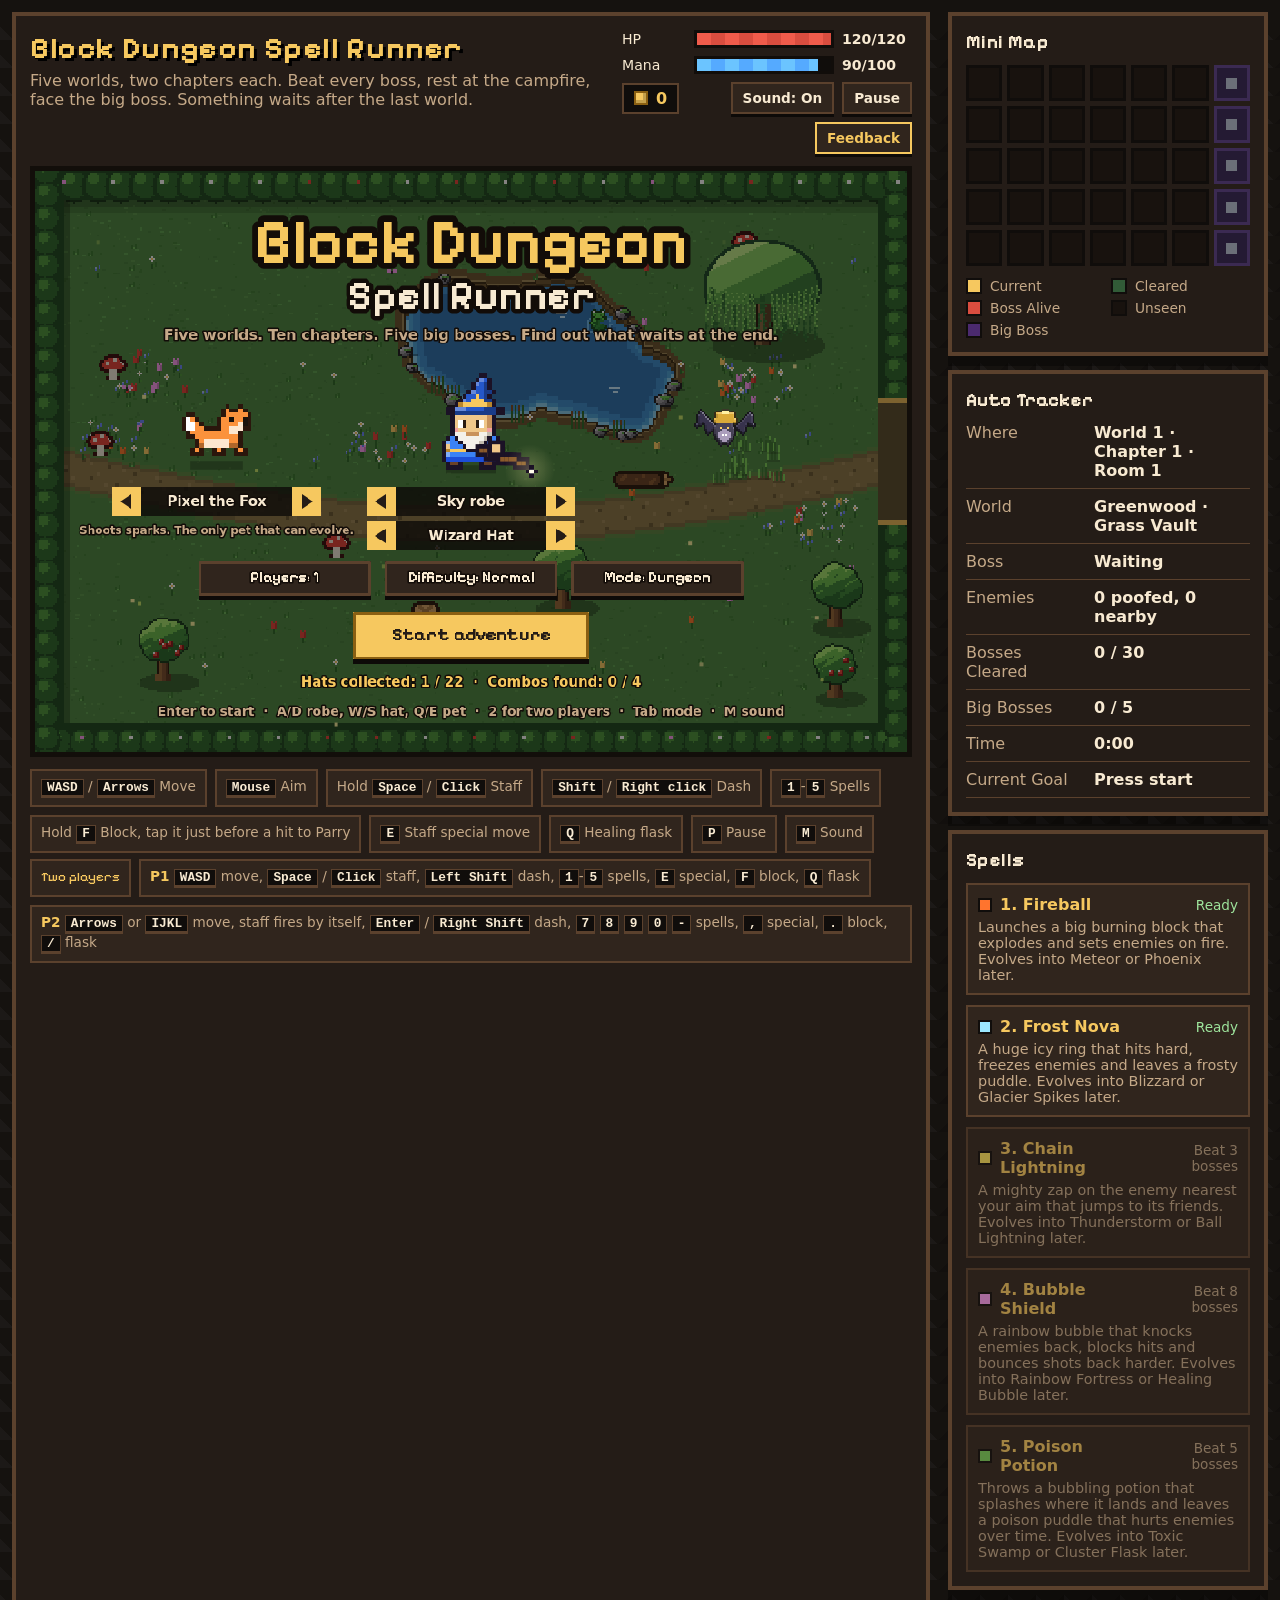
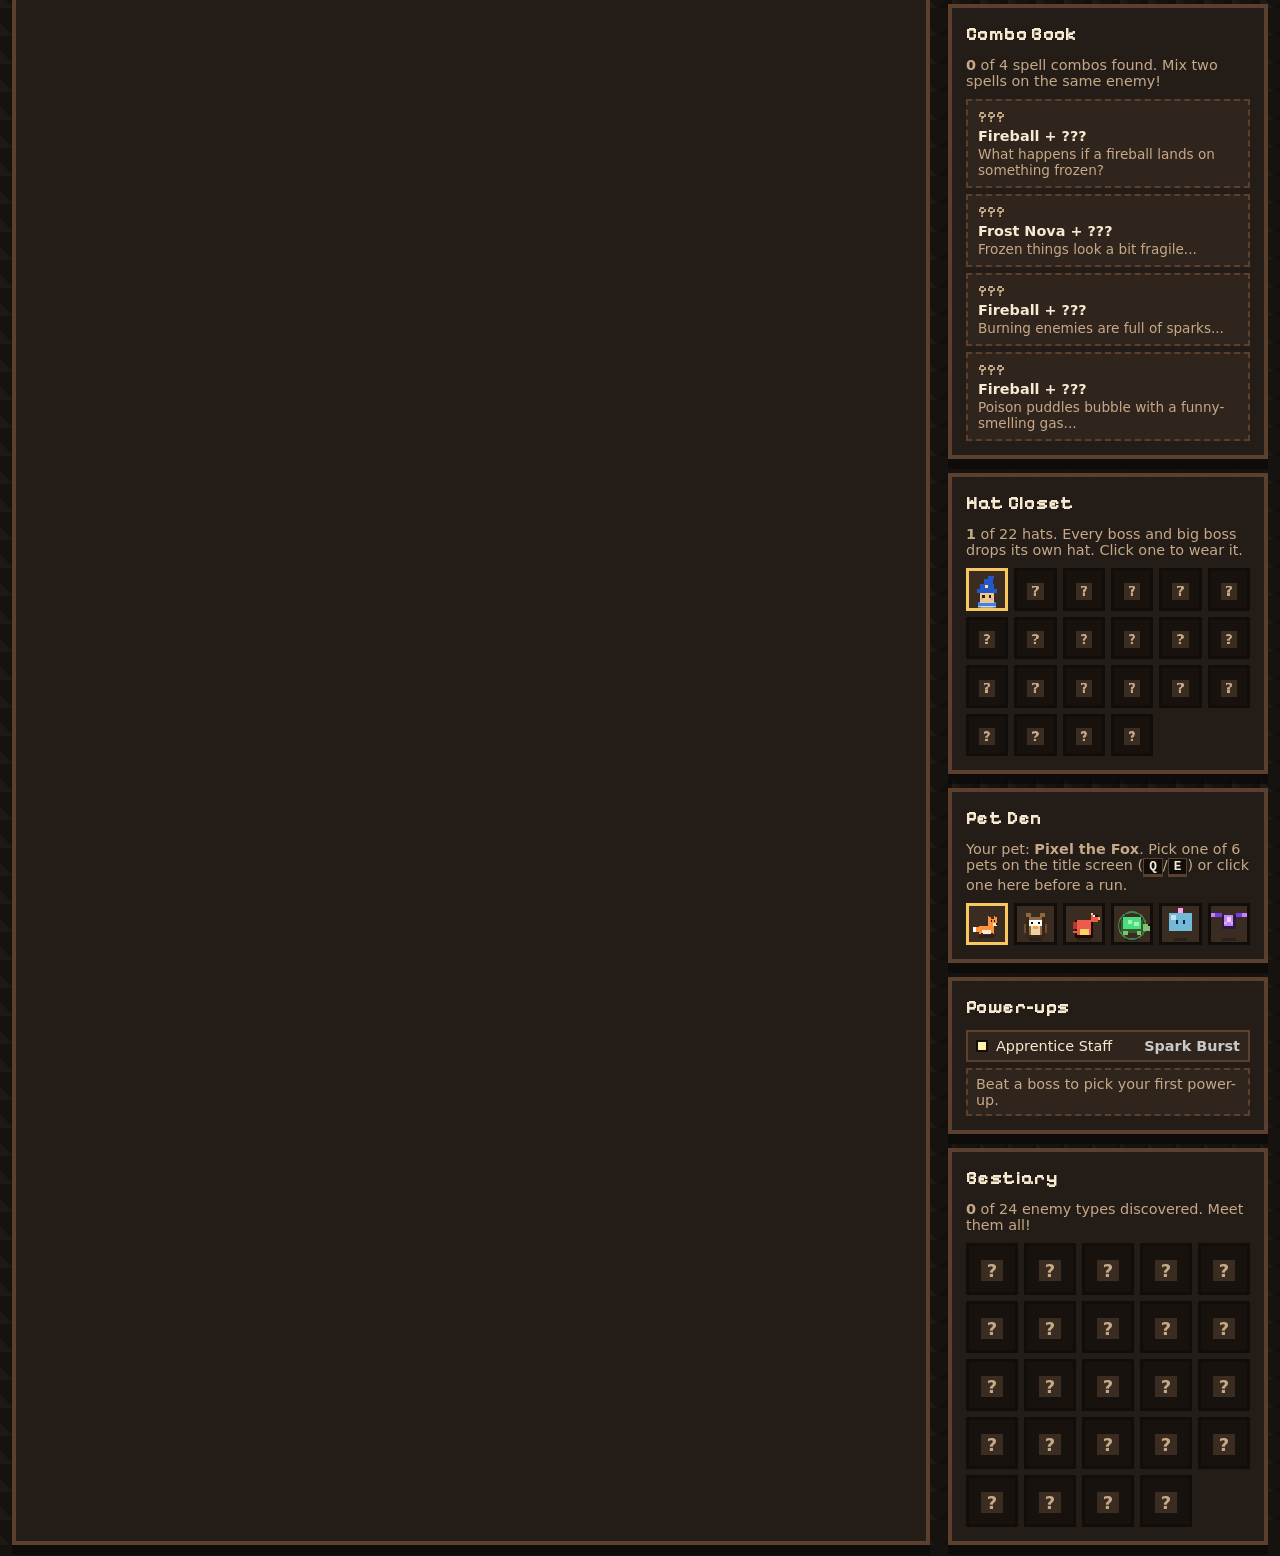
==== index.html @ 3f06f749 "Give every dungeon room its own terrain Ponds, lava rivers with bridges, frozen lakes, quicksand, ch" ====
<!DOCTYPE html>
<html lang="en">
<head>
  <meta charset="UTF-8">
  <meta name="viewport" content="width=device-width, initial-scale=1.0">
  <title>Block Dungeon Spell Runner</title>
  <link rel="preload" href="fonts/pixelify-sans-latin.woff2" as="font" type="font/woff2" crossorigin>
  <link rel="stylesheet" href="style.css">
  <link rel="stylesheet" href="feedback.css">
  <script src="script.js" defer></script>
  <script src="sprites.js" defer></script>
  <script src="terrain.js" defer></script>
  <script src="feedback.js" defer></script>
</head>
<body>
  <main class="app">
    <section class="game-shell" aria-label="Game area">
      <div class="top-bar">
        <div class="title-block">
          <h1>Block Dungeon Spell Runner</h1>
          <p>Five worlds, two chapters each. Beat every boss, rest at the campfire, face the big boss. Something waits after the last world.</p>
        </div>
        <div class="stats" aria-label="Player stats">
          <div class="meter">
            <span id="hpLabel">HP</span>
            <div class="meter-track"><div id="hpBar" class="meter-fill hp"></div></div>
            <strong id="hpText">120/120</strong>
          </div>
          <div class="meter">
            <span id="manaLabel">Mana</span>
            <div class="meter-track"><div id="manaBar" class="meter-fill mana"></div></div>
            <strong id="manaText">90/90</strong>
          </div>
          <div id="p2Meters" class="p2-meters" hidden>
            <div class="meter">
              <span>P2 HP</span>
              <div class="meter-track"><div id="hp2Bar" class="meter-fill hp"></div></div>
              <strong id="hp2Text">120/120</strong>
            </div>
            <div class="meter">
              <span>P2 Mana</span>
              <div class="meter-track"><div id="mana2Bar" class="meter-fill mana"></div></div>
              <strong id="mana2Text">90/90</strong>
            </div>
          </div>
          <div class="stat-row">
            <span class="coin-chip" title="Coins"><i class="coin-icon"></i><strong id="coinText">0</strong></span>
            <button id="soundBtn" class="chip-btn" type="button">Sound: On</button>
            <button id="pauseBtn" class="chip-btn" type="button">Pause</button>
          </div>
        </div>
      </div>

      <div class="canvas-wrap">
        <canvas id="gameCanvas" width="960" height="640" aria-label="2D dungeon game canvas"></canvas>
        <div id="touchControls" class="touch-controls" hidden>
          <div id="stick" class="stick" aria-label="Move stick"><div id="stickKnob" class="stick-knob"></div></div>
          <div class="touch-buttons">
            <button type="button" class="tbtn spell" data-action="spell0" style="--c:#ff742e">1</button>
            <button type="button" class="tbtn spell" data-action="spell1" style="--c:#9be7ff">2</button>
            <button type="button" class="tbtn spell" data-action="spell2" style="--c:#ffe45c">3</button>
            <button type="button" class="tbtn spell" data-action="spell3" style="--c:#ff9ff3">4</button>
            <button type="button" class="tbtn spell" data-action="spell4" style="--c:#7bd35a">5</button>
            <button type="button" class="tbtn special" data-action="special">Special</button>
            <button type="button" class="tbtn flask" data-action="flask">Flask</button>
            <button type="button" class="tbtn block" data-action="block">Block</button>
            <button type="button" class="tbtn dash" data-action="dash">Dash</button>
            <button type="button" class="tbtn fire" data-action="fire">Zap</button>
          </div>
        </div>
      </div>

      <div class="controls">
        <span><kbd>WASD</kbd> / <kbd>Arrows</kbd> Move</span>
        <span><kbd>Mouse</kbd> Aim</span>
        <span>Hold <kbd>Space</kbd> / <kbd>Click</kbd> Staff</span>
        <span><kbd>Shift</kbd> / <kbd>Right click</kbd> Dash</span>
        <span><kbd>1</kbd>-<kbd>5</kbd> Spells</span>
        <span>Hold <kbd>F</kbd> Block, tap it just before a hit to Parry</span>
        <span><kbd>E</kbd> Staff special move</span>
        <span><kbd>Q</kbd> Healing flask</span>
        <span><kbd>P</kbd> Pause</span>
        <span><kbd>M</kbd> Sound</span>
      </div>
      <div class="controls coop">
        <span class="who">Two players</span>
        <span><b>P1</b> <kbd>WASD</kbd> move, <kbd>Space</kbd> / <kbd>Click</kbd> staff, <kbd>Left Shift</kbd> dash, <kbd>1</kbd>-<kbd>5</kbd> spells, <kbd>E</kbd> special, <kbd>F</kbd> block, <kbd>Q</kbd> flask</span>
        <span><b>P2</b> <kbd>Arrows</kbd> or <kbd>IJKL</kbd> move, staff fires by itself, <kbd>Enter</kbd> / <kbd>Right Shift</kbd> dash, <kbd>7</kbd> <kbd>8</kbd> <kbd>9</kbd> <kbd>0</kbd> <kbd>-</kbd> spells, <kbd>,</kbd> special, <kbd>.</kbd> block, <kbd>/</kbd> flask</span>
      </div>
    </section>

    <aside class="side-panel" aria-label="Minimap and autotracker">
      <section class="panel-card">
        <h2>Mini Map</h2>
        <div id="miniMap" class="mini-map" aria-label="Dungeon minimap"></div>
        <div class="legend">
          <span><i class="legend-box current"></i>Current</span>
          <span><i class="legend-box clear"></i>Cleared</span>
          <span><i class="legend-box danger"></i>Boss Alive</span>
          <span><i class="legend-box unknown"></i>Unseen</span>
          <span><i class="legend-box gate"></i>Big Boss</span>
        </div>
      </section>

      <section class="panel-card">
        <h2>Auto Tracker</h2>
        <dl class="tracker">
          <div><dt>Where</dt><dd id="trackRoom">World 1 · Chapter 1 · Room 1</dd></div>
          <div><dt>World</dt><dd id="trackBiome">Greenwood · Grass Vault</dd></div>
          <div><dt>Boss</dt><dd id="trackBoss">Alive</dd></div>
          <div><dt>Enemies</dt><dd id="trackEnemies">0 poofed</dd></div>
          <div><dt>Bosses Cleared</dt><dd id="trackBosses">0 / 30</dd></div>
          <div><dt>Big Bosses</dt><dd id="trackBig">0 / 5</dd></div>
          <div><dt>Time</dt><dd id="trackTime">0:00</dd></div>
          <div><dt>Current Goal</dt><dd id="trackGoal">Defeat this room boss</dd></div>
        </dl>
      </section>

      <section class="panel-card">
        <h2>Spells</h2>
        <div id="spellList" class="spell-list"></div>
      </section>

      <section class="panel-card">
        <h2>Combo Book</h2>
        <p class="small-note"><strong id="comboCount">0</strong> of 4 spell combos found. Mix two spells on the same enemy!</p>
        <ul id="comboList" class="combo-list"></ul>
      </section>

      <section class="panel-card">
        <h2>Hat Closet</h2>
        <p class="small-note"><strong id="hatCount">1</strong> of 22 hats. Every boss and big boss drops its own hat. Click one to wear it.</p>
        <div id="hatGrid" class="hat-grid"></div>
      </section>

      <section class="panel-card">
        <h2>Pet Den</h2>
        <p class="small-note">Your pet: <strong id="petCount">Pixel the Fox</strong>. Pick one of 6 pets on the title screen (<kbd>Q</kbd>/<kbd>E</kbd>) or click one here before a run.</p>
        <div id="petGrid" class="hat-grid"></div>
      </section>

      <section class="panel-card">
        <h2>Power-ups</h2>
        <ul id="upgradeList" class="upgrade-list"></ul>
      </section>

      <section class="panel-card">
        <h2>Bestiary</h2>
        <p class="small-note"><strong id="bestiaryCount">0</strong> of <span id="bestiaryTotal">24</span> enemy types discovered. Meet them all!</p>
        <div id="bestiary" class="bestiary"></div>
      </section>
    </aside>
  </main>
</body>
</html>
---- style.css ----
/* Pixelify Sans (SIL Open Font License, see fonts/OFL.txt), hosted with the game. */
@font-face {
  font-family: "Pixelify Sans";
  font-style: normal;
  font-weight: 400 700;
  font-display: swap;
  src: url("fonts/pixelify-sans-latin.woff2") format("woff2");
  unicode-range: U+0000-00FF, U+0131, U+0152-0153, U+02BB-02BC, U+02C6, U+02DA, U+02DC, U+0304, U+0308, U+0329, U+2000-206F, U+20AC, U+2122, U+2191, U+2193, U+2212, U+2215, U+FEFF, U+FFFD;
}
@font-face {
  font-family: "Pixelify Sans";
  font-style: normal;
  font-weight: 400 700;
  font-display: swap;
  src: url("fonts/pixelify-sans-latin-ext.woff2") format("woff2");
  unicode-range: U+0100-02BA, U+02BD-02C5, U+02C7-02CC, U+02CE-02D7, U+02DD-02FF, U+0304, U+0308, U+0329, U+1D00-1DBF, U+1E00-1E9F, U+1EF2-1EFF, U+2020, U+20A0-20AB, U+20AD-20C4, U+2113, U+2C60-2C7F, U+A720-A7FF;
}
@font-face {
  font-family: "Pixelify Sans";
  font-style: normal;
  font-weight: 400 700;
  font-display: swap;
  src: url("fonts/pixelify-sans-cyrillic.woff2") format("woff2");
  unicode-range: U+0301, U+0400-045F, U+0490-0491, U+04B0-04B1, U+2116;
}

:root {
  --bg: #15120f;
  --panel: #241c17;
  --panel-2: #30251d;
  --text: #f8ead2;
  --muted: #c5a988;
  --line: #5b412d;
  --green: #4fb75c;
  --red: #d94d3f;
  --blue: #55aaff;
  --gold: #f6c85f;
  --shadow: rgba(0, 0, 0, 0.35);
  --display: "Pixelify Sans", "Trebuchet MS", system-ui, sans-serif;
  color-scheme: dark;
}

* {
  box-sizing: border-box;
}

html {
  background: var(--bg);
}

body {
  margin: 0;
  min-height: 100vh;
  color: var(--text);
  background:
    linear-gradient(45deg, rgba(255, 255, 255, 0.03) 25%, transparent 25%) 0 0 / 28px 28px,
    linear-gradient(-45deg, rgba(0, 0, 0, 0.16) 25%, transparent 25%) 0 0 / 28px 28px,
    var(--bg);
  font-family: system-ui, -apple-system, BlinkMacSystemFont, "Segoe UI", sans-serif;
}

.app {
  display: grid;
  grid-template-columns: minmax(0, 1fr) 320px;
  gap: 18px;
  width: min(1320px, calc(100vw - 24px));
  margin: 12px auto;
}

.game-shell,
.panel-card {
  border: 4px solid var(--line);
  background: var(--panel);
  box-shadow: 0 10px 0 var(--shadow);
}

.game-shell {
  padding: 14px;
  min-width: 0;
}

.top-bar {
  display: flex;
  justify-content: space-between;
  gap: 16px;
  align-items: flex-start;
  margin-bottom: 12px;
}

h1,
h2,
p {
  margin-top: 0;
}

h1,
h2 {
  font-family: var(--display);
  font-weight: 700;
  letter-spacing: 0.02em;
  text-wrap: balance;
}

h1 {
  margin-bottom: 4px;
  font-size: clamp(1.45rem, 2.4vw, 2.2rem);
  color: var(--gold);
  text-shadow: 3px 3px 0 #000;
}

h2 {
  margin-bottom: 12px;
  font-size: 1.2rem;
}

p {
  color: var(--muted);
}

.stats {
  display: grid;
  gap: 8px;
  min-width: 290px;
}

.meter {
  display: grid;
  grid-template-columns: 64px 1fr 70px;
  align-items: center;
  gap: 8px;
  font-size: 0.88rem;
  font-variant-numeric: tabular-nums;
}

.meter-track {
  height: 18px;
  border: 3px solid #110d0a;
  background: #100d0b;
}

.meter-fill {
  width: 100%;
  height: 100%;
  transition: width 120ms linear;
}

.meter-fill.hp {
  background: repeating-linear-gradient(90deg, #ef5b4b 0 14px, var(--red) 14px 28px);
}

.meter-fill.mana {
  background: repeating-linear-gradient(90deg, #6bc4ff 0 14px, var(--blue) 14px 28px);
}

.stat-row {
  display: flex;
  flex-wrap: wrap;
  gap: 8px;
  align-items: center;
  justify-content: flex-end;
}

.coin-chip {
  display: inline-flex;
  align-items: center;
  gap: 8px;
  margin-right: auto;
  padding: 4px 10px;
  border: 2px solid var(--line);
  background: #100d0b;
  font-variant-numeric: tabular-nums;
  color: var(--gold);
}

.coin-icon {
  width: 14px;
  height: 14px;
  display: inline-block;
  background: var(--gold);
  border: 2px solid #8a5f12;
  box-shadow: inset -3px -3px 0 rgba(0, 0, 0, 0.2);
}

.chip-btn {
  padding: 6px 10px;
  border: 2px solid var(--line);
  background: var(--panel-2);
  color: var(--text);
  font: 600 0.85rem system-ui, sans-serif;
  cursor: pointer;
  box-shadow: 0 3px 0 #0d0a08;
}

.chip-btn:hover {
  border-color: var(--gold);
}

.chip-btn:active {
  transform: translateY(2px);
  box-shadow: 0 1px 0 #0d0a08;
}

.chip-btn:focus-visible,
.tbtn:focus-visible {
  outline: 3px solid var(--gold);
  outline-offset: 2px;
}

.canvas-wrap {
  position: relative;
  max-width: 960px;
  margin: 0 auto;
}

#gameCanvas {
  display: block;
  width: 100%;
  max-width: 960px;
  height: auto;
  margin: 0 auto;
  border: 5px solid #120e0a;
  background: #2c2015;
  image-rendering: pixelated;
  cursor: crosshair;
  touch-action: none;
  user-select: none;
  -webkit-user-select: none;
}

/* Touch controls float over the canvas on tablets and sit under it on phones. */
.touch-controls {
  position: absolute;
  inset: auto 12px 12px 12px;
  display: flex;
  justify-content: space-between;
  align-items: flex-end;
  gap: 12px;
  pointer-events: none;
}

.touch-controls[hidden] {
  display: none;
}

.stick,
.tbtn {
  pointer-events: auto;
  touch-action: none;
  user-select: none;
  -webkit-user-select: none;
}

.stick {
  position: relative;
  width: 116px;
  height: 116px;
  border: 4px solid rgba(248, 234, 210, 0.45);
  background: rgba(16, 13, 11, 0.45);
  flex-shrink: 0;
}

.stick-knob {
  position: absolute;
  left: 50%;
  top: 50%;
  width: 46px;
  height: 46px;
  margin: -23px 0 0 -23px;
  background: rgba(246, 200, 95, 0.85);
  border: 3px solid #120e0a;
}

.touch-buttons {
  display: grid;
  grid-template-columns: repeat(3, 52px);
  gap: 8px;
}

.tbtn {
  width: 52px;
  height: 52px;
  border: 3px solid #120e0a;
  background: rgba(48, 37, 29, 0.85);
  color: var(--text);
  font: 700 1rem var(--display);
  box-shadow: inset 0 -4px 0 var(--c, var(--line));
}

.tbtn.fire {
  background: rgba(246, 200, 95, 0.9);
  color: #241c17;
}

.tbtn.dash {
  background: rgba(85, 170, 255, 0.85);
  color: #0d1a2b;
  font-size: 0.85rem;
}

.tbtn.block {
  background: rgba(155, 231, 255, 0.85);
  color: #0d1a2b;
  font-size: 0.8rem;
}

.tbtn.flask {
  background: rgba(239, 91, 75, 0.85);
  color: #2b0d0a;
  font-size: 0.8rem;
}

.tbtn.special {
  background: rgba(192, 132, 252, 0.88);
  color: #1d0d2b;
  font-size: 0.66rem;
}

.tbtn:active {
  transform: translateY(2px);
  filter: brightness(1.2);
}

.controls {
  display: flex;
  flex-wrap: wrap;
  gap: 8px;
  margin-top: 12px;
}

body.touch .controls {
  display: none;
}

.controls span {
  padding: 7px 9px;
  border: 2px solid var(--line);
  background: var(--panel-2);
  color: var(--muted);
  font-size: 0.85rem;
}

kbd {
  display: inline-block;
  padding: 0 5px;
  border: 1px solid var(--line);
  border-bottom-width: 3px;
  background: #100d0b;
  color: var(--text);
  font: 600 0.8rem ui-monospace, "SFMono-Regular", Menlo, monospace;
}

.side-panel {
  display: grid;
  align-content: start;
  gap: 14px;
  min-width: 0;
}

.panel-card {
  padding: 14px;
  min-width: 0;
}

.mini-map {
  display: grid;
  grid-template-columns: repeat(7, 1fr);
  gap: 5px;
}

.map-cell {
  aspect-ratio: 1 / 1;
  border: 3px solid #100d0b;
  background: #18120e;
  position: relative;
}

.map-cell.seen {
  background: #57402c;
}

.map-cell.boss-alive::after {
  content: "";
  position: absolute;
  inset: 25%;
  background: var(--red);
  box-shadow: inset -3px -3px 0 rgba(0, 0, 0, 0.25);
}

.map-cell.cleared {
  background: #315b37;
}

.map-cell.portal::after {
  content: "";
  position: absolute;
  inset: 22%;
  border: 3px solid var(--gold);
  background: #8b5cf6;
  animation: portal-pulse 0.9s steps(2) infinite;
}

@keyframes portal-pulse {
  50% { background: var(--gold); }
}

.map-cell.arena {
  background: #241a33;
  border-color: #3b2a52;
}

.map-cell.arena.locked::after {
  content: "";
  position: absolute;
  inset: 32%;
  background: #6b6f78;
}

.map-cell.arena.open {
  background: #4b2a6e;
}

.map-cell.arena.open::after {
  content: "";
  position: absolute;
  inset: 22%;
  background: #c084fc;
  animation: portal-pulse 0.9s steps(2) infinite;
}

.map-cell.arena.beaten {
  background: #8a6a1c;
}

.map-cell.arena.beaten::after {
  content: "";
  position: absolute;
  inset: 28%;
  background: var(--gold);
}

.map-cell.current {
  outline: 4px solid var(--gold);
  outline-offset: 1px;
}

.map-cell.current::before {
  content: "";
  position: absolute;
  inset: 8px;
  border: 3px solid #fff3b0;
}

.legend {
  display: grid;
  grid-template-columns: 1fr 1fr;
  gap: 6px;
  margin-top: 12px;
  color: var(--muted);
  font-size: 0.86rem;
}

.legend span {
  display: flex;
  align-items: center;
  gap: 8px;
}

.legend-box {
  width: 16px;
  height: 16px;
  display: inline-block;
  border: 2px solid #100d0b;
}

.legend-box.current {
  background: var(--gold);
}

.legend-box.clear {
  background: #315b37;
}

.legend-box.danger {
  background: var(--red);
}

.legend-box.gate {
  background: #4b2a6e;
}

.legend-box.unknown {
  background: #18120e;
}

.tracker {
  display: grid;
  gap: 8px;
  margin: 0;
}

.tracker div {
  display: grid;
  grid-template-columns: 120px 1fr;
  gap: 8px;
  padding-bottom: 8px;
  border-bottom: 1px solid var(--line);
}

dt {
  color: var(--muted);
}

dd {
  margin: 0;
  font-weight: 700;
  font-variant-numeric: tabular-nums;
  min-width: 0;
  overflow-wrap: anywhere;
}

.spell-list {
  display: grid;
  gap: 10px;
}

.spell-card {
  display: grid;
  gap: 5px;
  padding: 10px;
  border: 2px solid var(--line);
  background: var(--panel-2);
}

.spell-head {
  display: flex;
  align-items: center;
  gap: 8px;
}

.spell-swatch {
  width: 14px;
  height: 14px;
  flex-shrink: 0;
  background: var(--c);
  border: 2px solid #100d0b;
}

.spell-card strong {
  color: var(--gold);
}

.spell-status {
  margin-left: auto;
  color: #9ee49c;
  font-size: 0.85rem;
  font-variant-numeric: tabular-nums;
  text-align: right;
}

.spell-status.cooling {
  color: #ffcf7a;
}

.spell-status.empty {
  color: #ff8b7d;
}

.spell-card.locked {
  opacity: 0.6;
}

.spell-card.locked .spell-status {
  color: var(--muted);
}

.spell-card p,
.small-note {
  margin-bottom: 0;
  font-size: 0.9rem;
}

.small-note {
  margin-bottom: 10px;
}

.upgrade-list {
  display: grid;
  gap: 6px;
  margin: 0;
  padding: 0;
  list-style: none;
}

.upgrade-list li {
  display: flex;
  align-items: center;
  gap: 8px;
  padding: 6px 8px;
  border: 2px solid var(--line);
  background: var(--panel-2);
  font-size: 0.9rem;
}

.upgrade-list li i {
  width: 12px;
  height: 12px;
  flex-shrink: 0;
  background: var(--c);
  border: 2px solid #100d0b;
}

.upgrade-list li b {
  margin-left: auto;
  color: var(--gold);
  font-variant-numeric: tabular-nums;
}

.upgrade-list li.empty {
  color: var(--muted);
  border-style: dashed;
}

.bestiary {
  display: grid;
  grid-template-columns: repeat(5, 1fr);
  gap: 6px;
}

.bestiary canvas {
  width: 100%;
  height: auto;
  aspect-ratio: 1 / 1;
  border: 3px solid #100d0b;
  background: #18120e;
  image-rendering: pixelated;
}

.bestiary canvas.found {
  background: #3a2c20;
}

.p2-meters {
  display: grid;
  gap: 8px;
  padding-top: 8px;
  border-top: 2px dashed var(--line);
}

.p2-meters[hidden] {
  display: none;
}

.controls.coop {
  margin-top: 6px;
}

.controls.coop .who {
  font-family: var(--display);
  color: var(--gold);
}

.controls.coop b {
  color: var(--gold);
}

.combo-list {
  display: grid;
  gap: 6px;
  margin: 0;
  padding: 0;
  list-style: none;
}

.combo-list li {
  display: grid;
  gap: 2px;
  padding: 8px 10px;
  border: 2px dashed var(--line);
  background: var(--panel-2);
  font-size: 0.9rem;
}

.combo-list li.found {
  border-style: solid;
  border-left: 6px solid var(--c);
}

.combo-list li strong {
  font-family: var(--display);
  color: var(--muted);
}

.combo-list li.found strong {
  color: var(--c);
}

.combo-list li span {
  color: var(--text);
  font-weight: 600;
}

.combo-list li p {
  margin: 0;
  font-size: 0.85rem;
}

.hat-grid {
  display: grid;
  grid-template-columns: repeat(6, 1fr);
  gap: 6px;
}

.hat-grid canvas {
  width: 100%;
  height: auto;
  aspect-ratio: 1 / 1;
  border: 3px solid #100d0b;
  background: #18120e;
  image-rendering: pixelated;
}

.hat-grid canvas.found {
  background: #3a2c20;
  cursor: pointer;
}

.hat-grid canvas.found:hover {
  border-color: var(--muted);
}

.hat-grid canvas.worn {
  border-color: var(--gold);
}

@media (max-width: 1080px) {
  .app {
    grid-template-columns: 1fr;
  }

  .side-panel {
    grid-template-columns: repeat(2, minmax(0, 1fr));
  }
}

@media (max-width: 720px) {
  .app {
    width: auto;
    margin: 8px 16px;
  }

  .game-shell {
    padding: 10px;
  }

  .top-bar,
  .side-panel {
    grid-template-columns: 1fr;
    display: grid;
  }

  .stats {
    min-width: 0;
  }

  .meter {
    grid-template-columns: 58px 1fr 62px;
  }

  /* On phones the canvas is too small to cover, so the pad sits below it. */
  .touch-controls {
    position: static;
    margin-top: 10px;
  }

  .stick {
    width: 104px;
    height: 104px;
  }

  .touch-buttons {
    grid-template-columns: repeat(3, 48px);
  }

  .tbtn {
    width: 48px;
    height: 48px;
  }
}

@media (prefers-reduced-motion: reduce) {
  .map-cell.portal::after,
  .map-cell.arena.open::after {
    animation: none;
  }

  .meter-fill {
    transition: none;
  }
}
---- feedback.css ----
/* Feedback button and form (see feedback.js). Uses the game's colors from style.css. */

.feedback-btn {
  border-color: var(--gold);
  color: var(--gold);
}

.feedback-dialog {
  width: min(460px, calc(100vw - 32px));
  max-height: calc(100vh - 32px);
  padding: 0;
  border: 4px solid var(--line);
  background: var(--panel);
  color: var(--text);
  box-shadow: 0 10px 0 var(--shadow);
}

.feedback-dialog::backdrop {
  background: rgba(10, 8, 6, 0.72);
}

.feedback-form {
  display: grid;
  gap: 14px;
  padding: 18px;
}

.feedback-form h2 {
  margin: 0;
  color: var(--gold);
  font-size: 1.5rem;
  text-shadow: 2px 2px 0 #000;
}

.feedback-sub {
  margin: -8px 0 0;
}

.feedback-kinds {
  display: flex;
  flex-wrap: wrap;
  gap: 8px;
  margin: 0;
  padding: 0;
  border: 0;
}

.feedback-kinds legend {
  margin-bottom: 6px;
  font-size: 0.85rem;
  color: var(--muted);
}

.feedback-kinds label {
  cursor: pointer;
}

.feedback-kinds input {
  position: absolute;
  opacity: 0;
  pointer-events: none;
}

.feedback-kinds span {
  display: inline-block;
  padding: 6px 12px;
  border: 2px solid var(--line);
  background: var(--panel-2);
  font: 600 0.9rem system-ui, sans-serif;
  box-shadow: 0 3px 0 #0d0a08;
}

.feedback-kinds input:checked + span {
  border-color: var(--gold);
  color: var(--gold);
}

.feedback-kinds input:focus-visible + span {
  outline: 2px solid var(--blue);
  outline-offset: 2px;
}

.feedback-field {
  display: grid;
  gap: 6px;
  font-size: 0.9rem;
}

.feedback-field small {
  color: var(--muted);
  font-size: 0.78rem;
}

.feedback-count {
  justify-self: end;
  font-variant-numeric: tabular-nums;
}

.feedback-field textarea,
.feedback-field input {
  width: 100%;
  padding: 10px;
  border: 3px solid #110d0a;
  background: #100d0b;
  color: var(--text);
  font: 1rem system-ui, sans-serif;
  resize: vertical;
}

.feedback-field textarea:focus,
.feedback-field input:focus {
  outline: none;
  border-color: var(--gold);
}

/* Hidden spam trap: real players never see or fill it. */
.feedback-trap {
  position: absolute;
  left: -9999px;
  width: 1px;
  height: 1px;
  overflow: hidden;
}

.feedback-status {
  min-height: 1.2em;
  margin: 0;
  font-size: 0.9rem;
}

.feedback-status[data-tone="ok"] {
  color: var(--green);
}

.feedback-status[data-tone="error"] {
  color: #ff8a7a;
}

.feedback-actions {
  display: flex;
  justify-content: flex-end;
  gap: 10px;
}

.feedback-send {
  border-color: var(--gold);
  background: #4a3517;
  color: var(--gold);
}

.feedback-send:disabled {
  opacity: 0.6;
  cursor: wait;
}
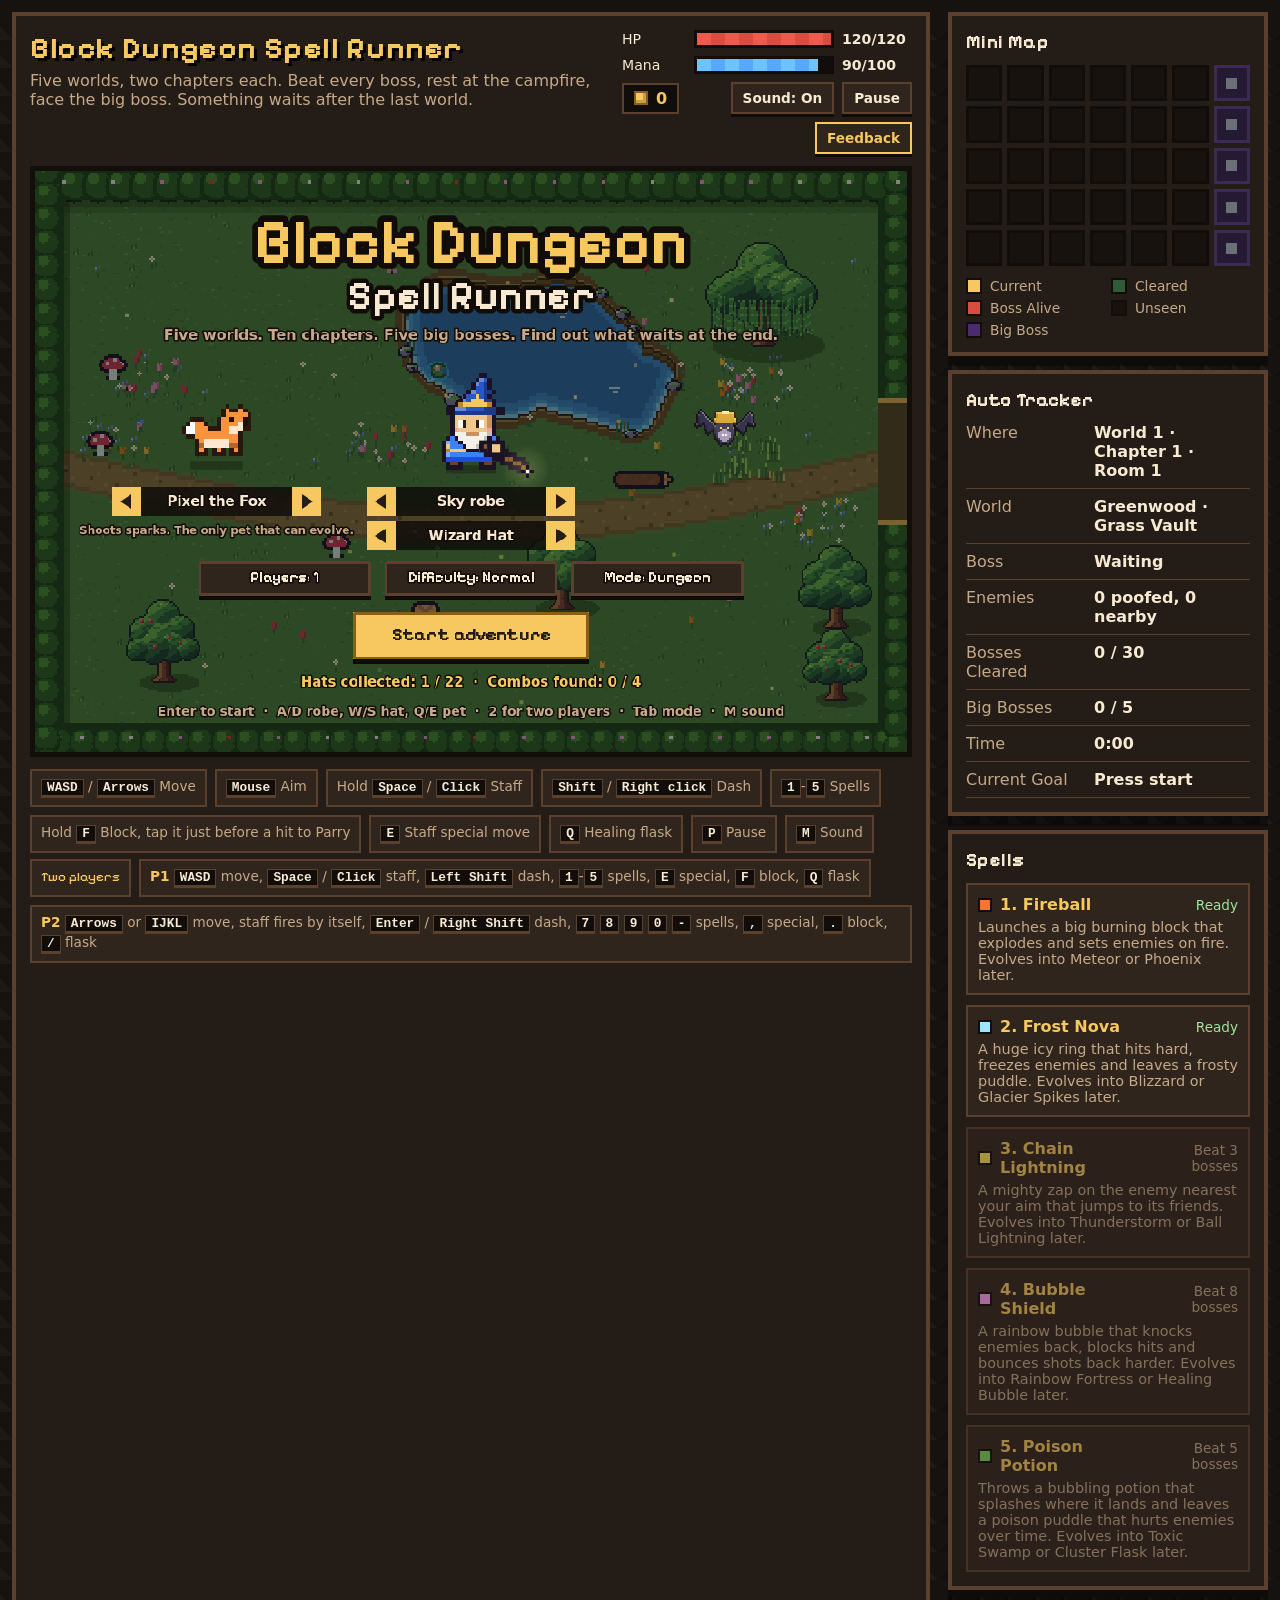
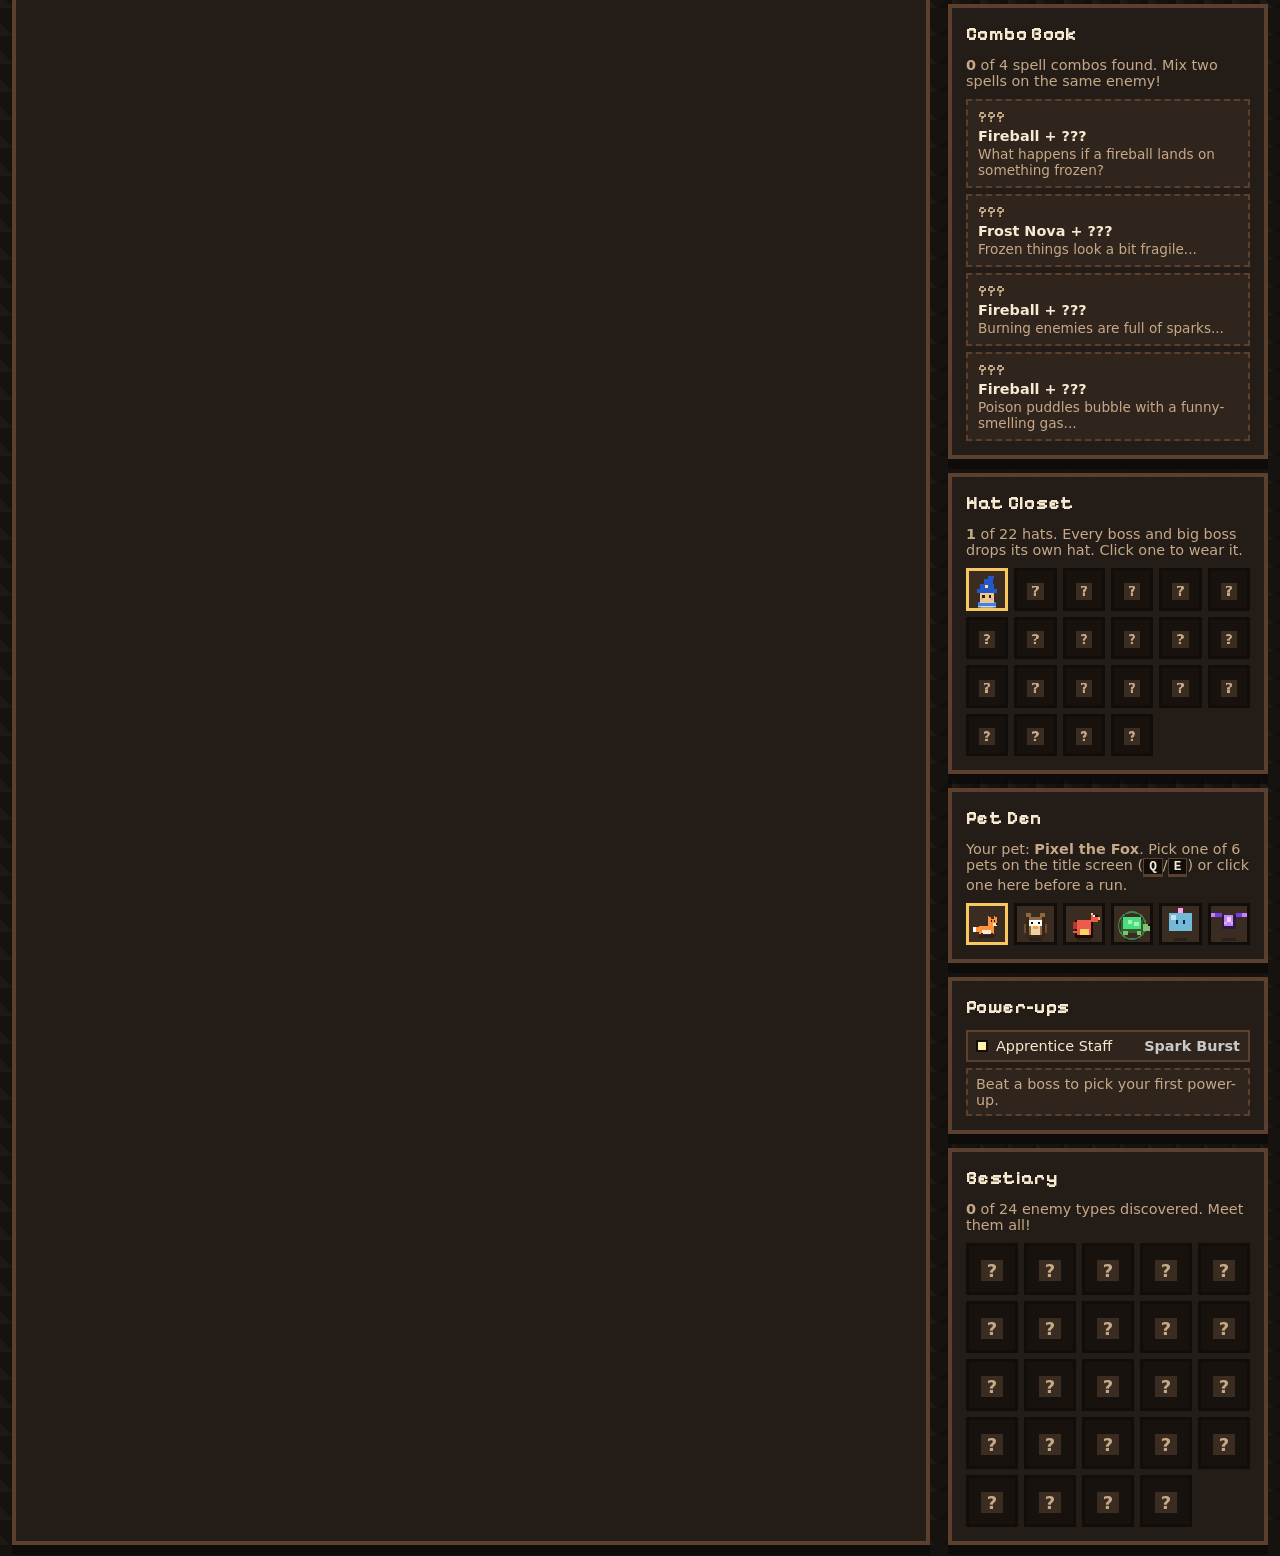
==== commit 7535f828: "Redraw props in the house pixel style and give the world depth Add props.js: barrels for breakable c" ====
--- a/index.html
+++ b/index.html
@@ -10,6 +10,7 @@
   <script src="script.js" defer></script>
   <script src="sprites.js" defer></script>
   <script src="terrain.js" defer></script>
+  <script src="props.js" defer></script>
   <script src="feedback.js" defer></script>
 </head>
 <body>
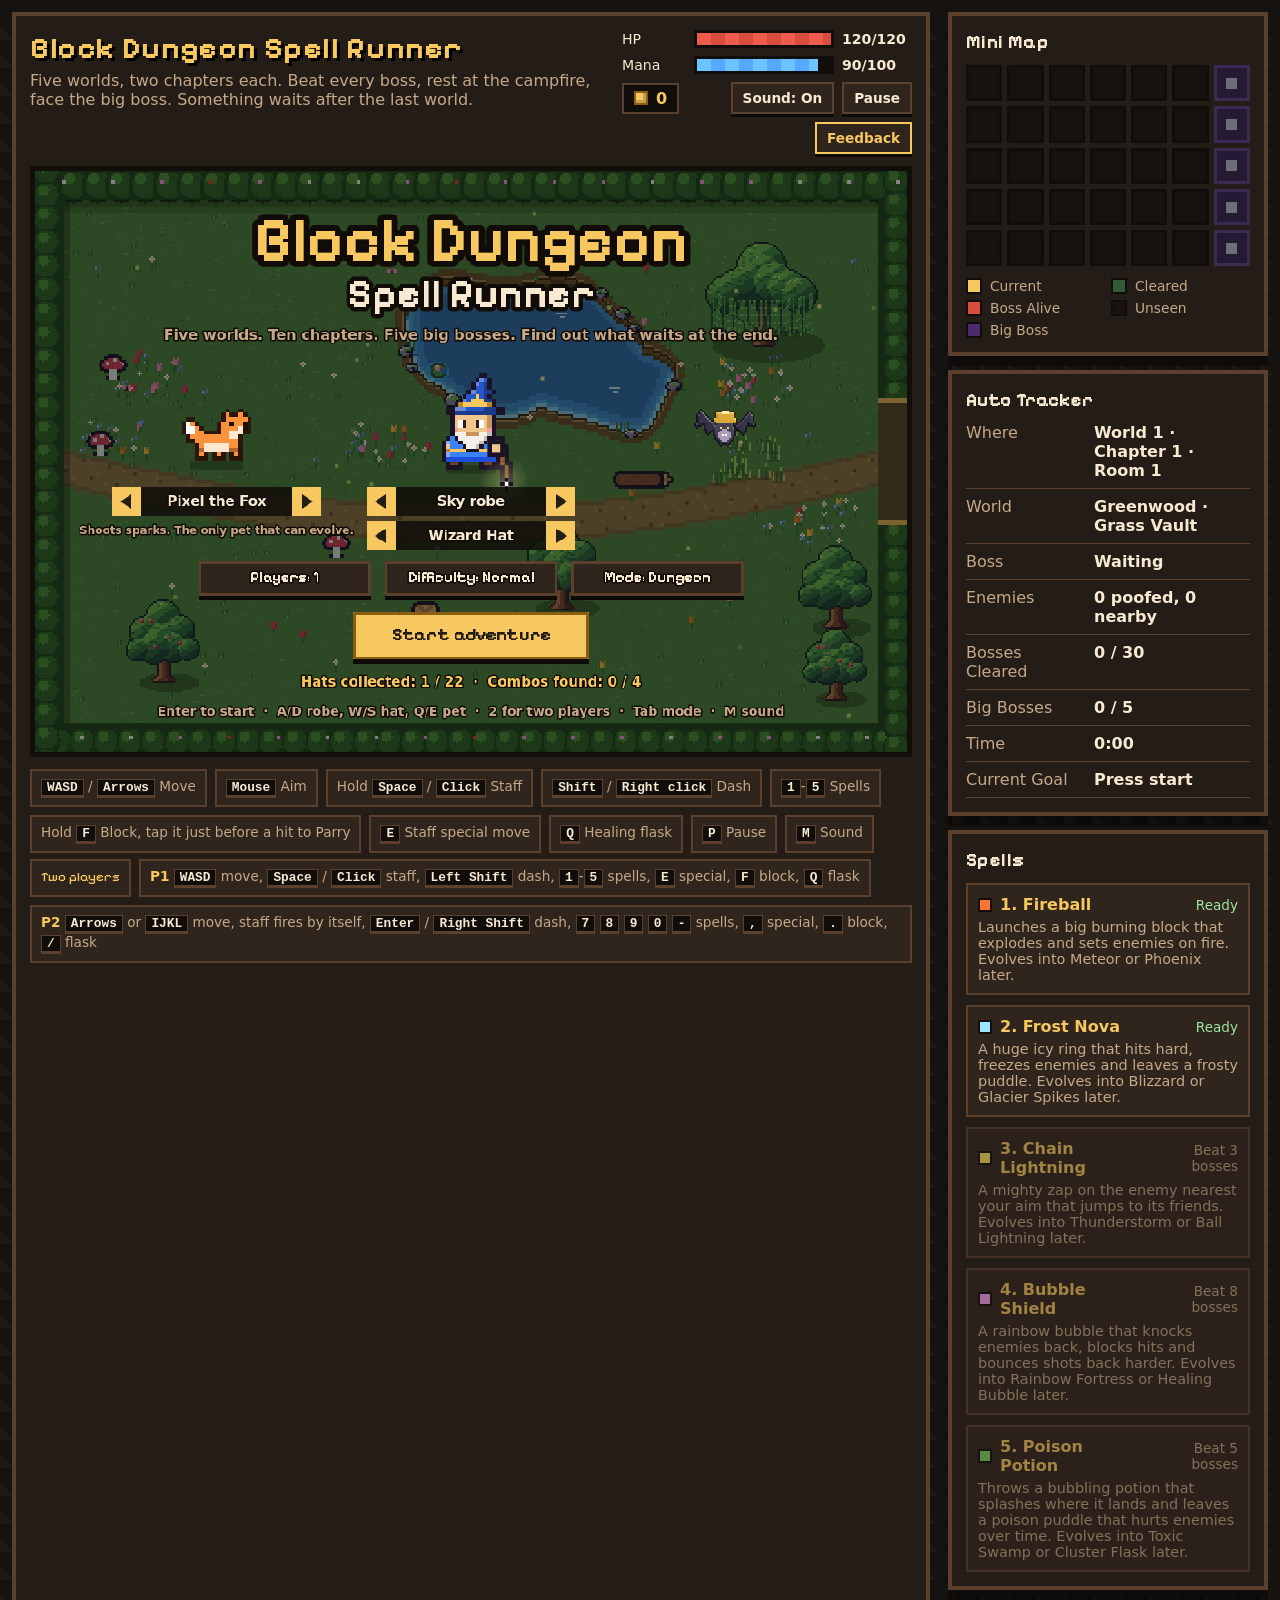
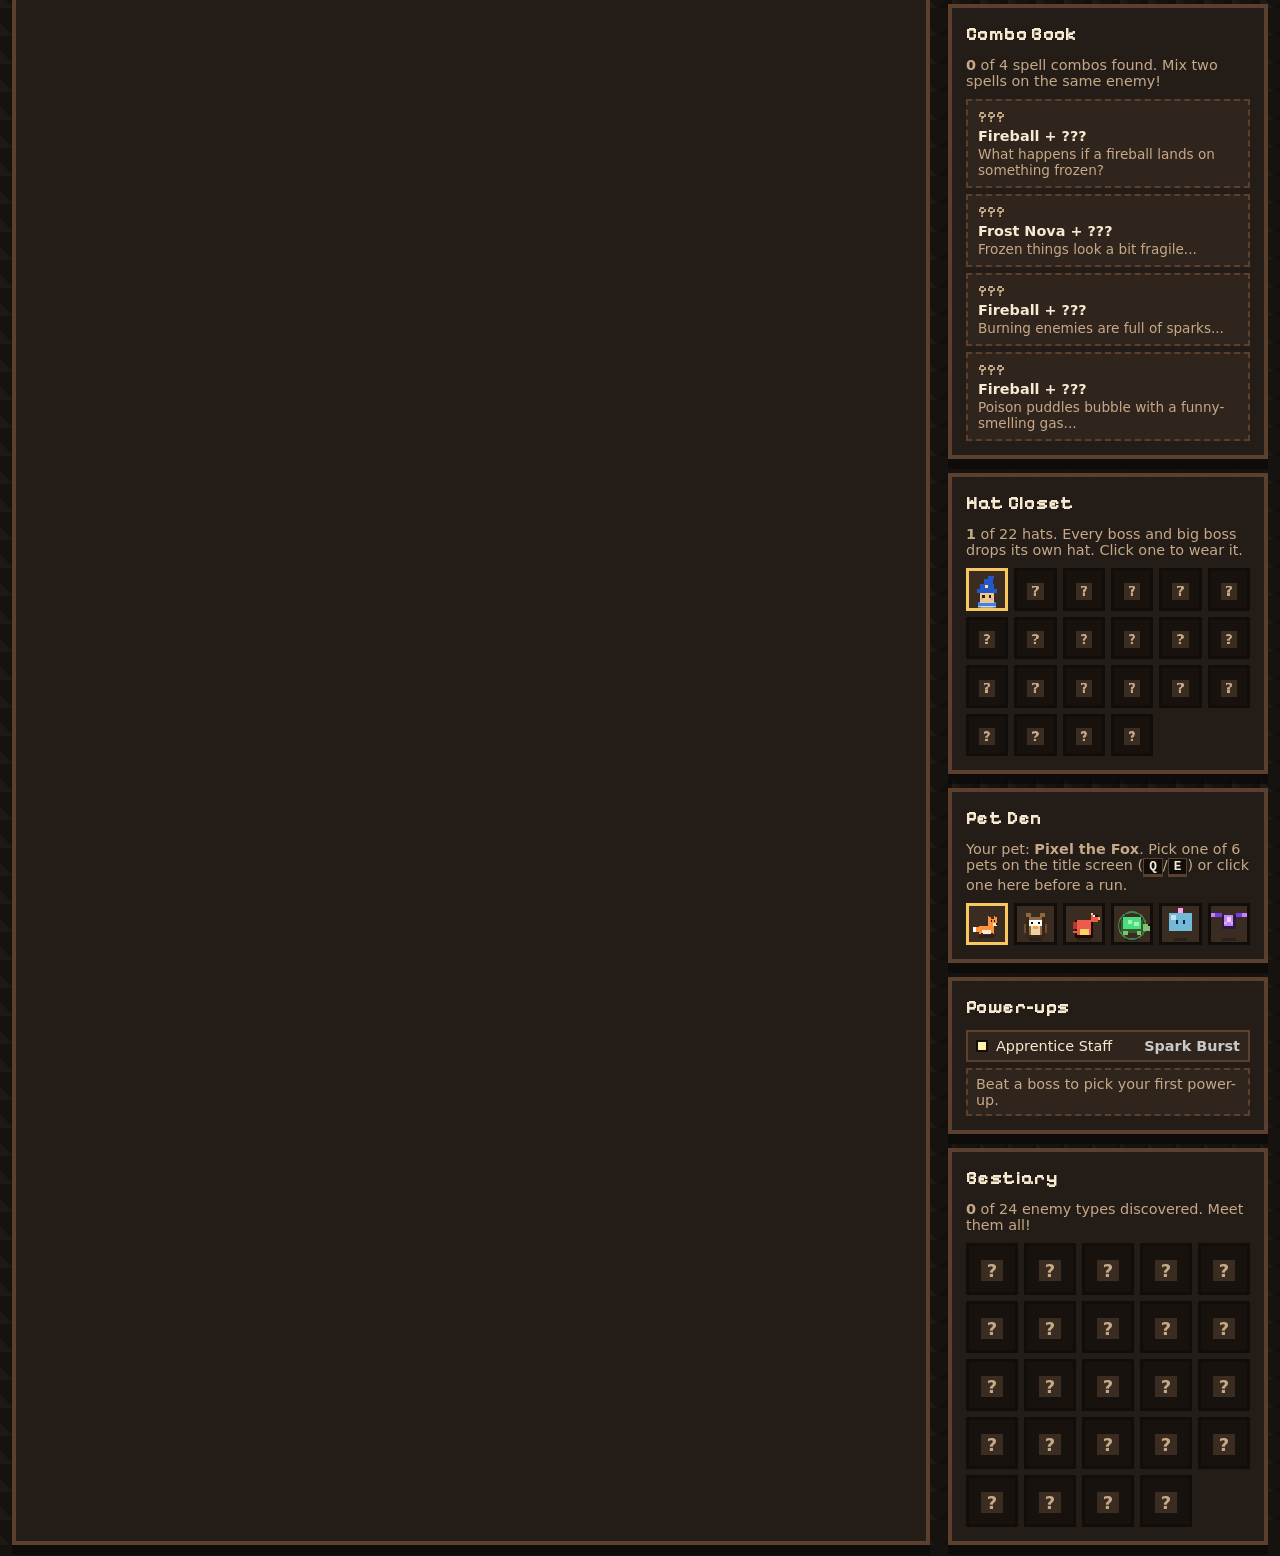
==== commit ff17199f: "Give every boss its own moves and a smarter, harder fight Add bosses.js: each of the 15 room bosses," ====
--- a/index.html
+++ b/index.html
@@ -11,6 +11,7 @@
   <script src="sprites.js" defer></script>
   <script src="terrain.js" defer></script>
   <script src="props.js" defer></script>
+  <script src="bosses.js" defer></script>
   <script src="feedback.js" defer></script>
 </head>
 <body>
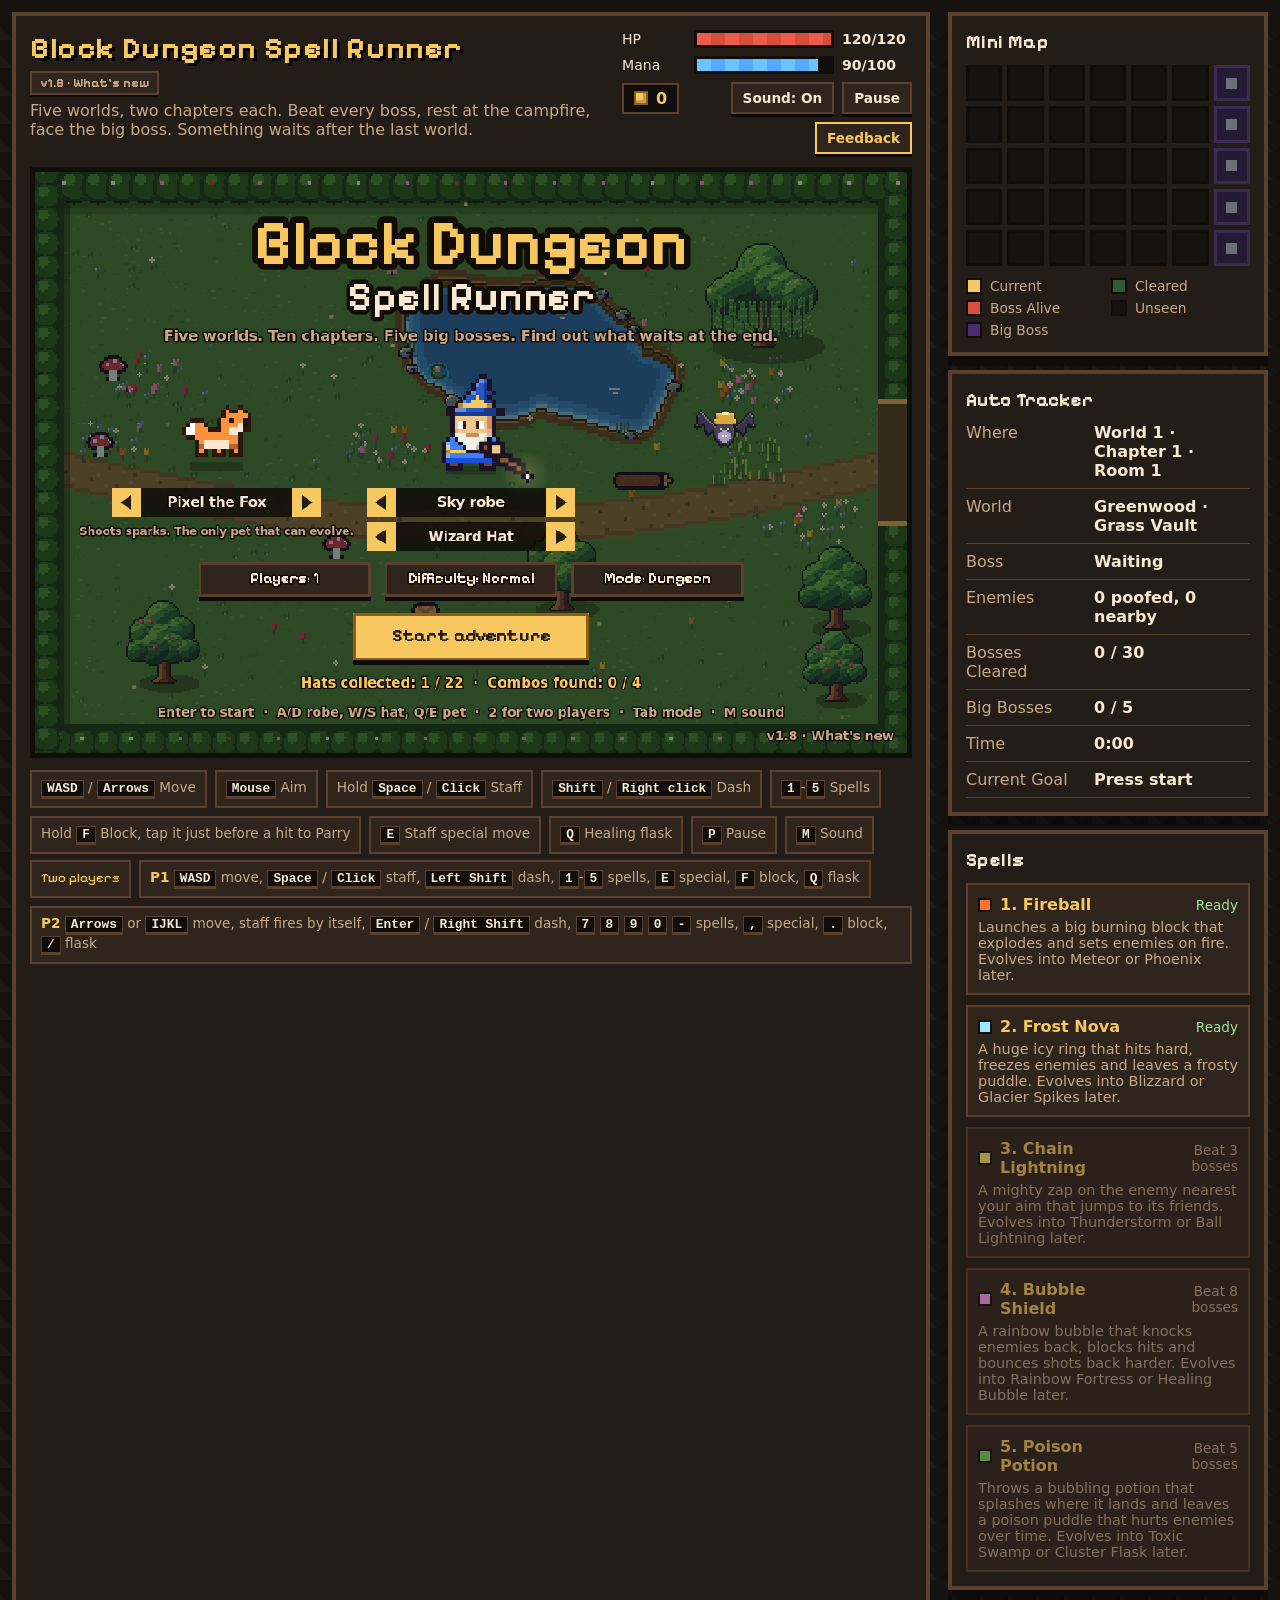
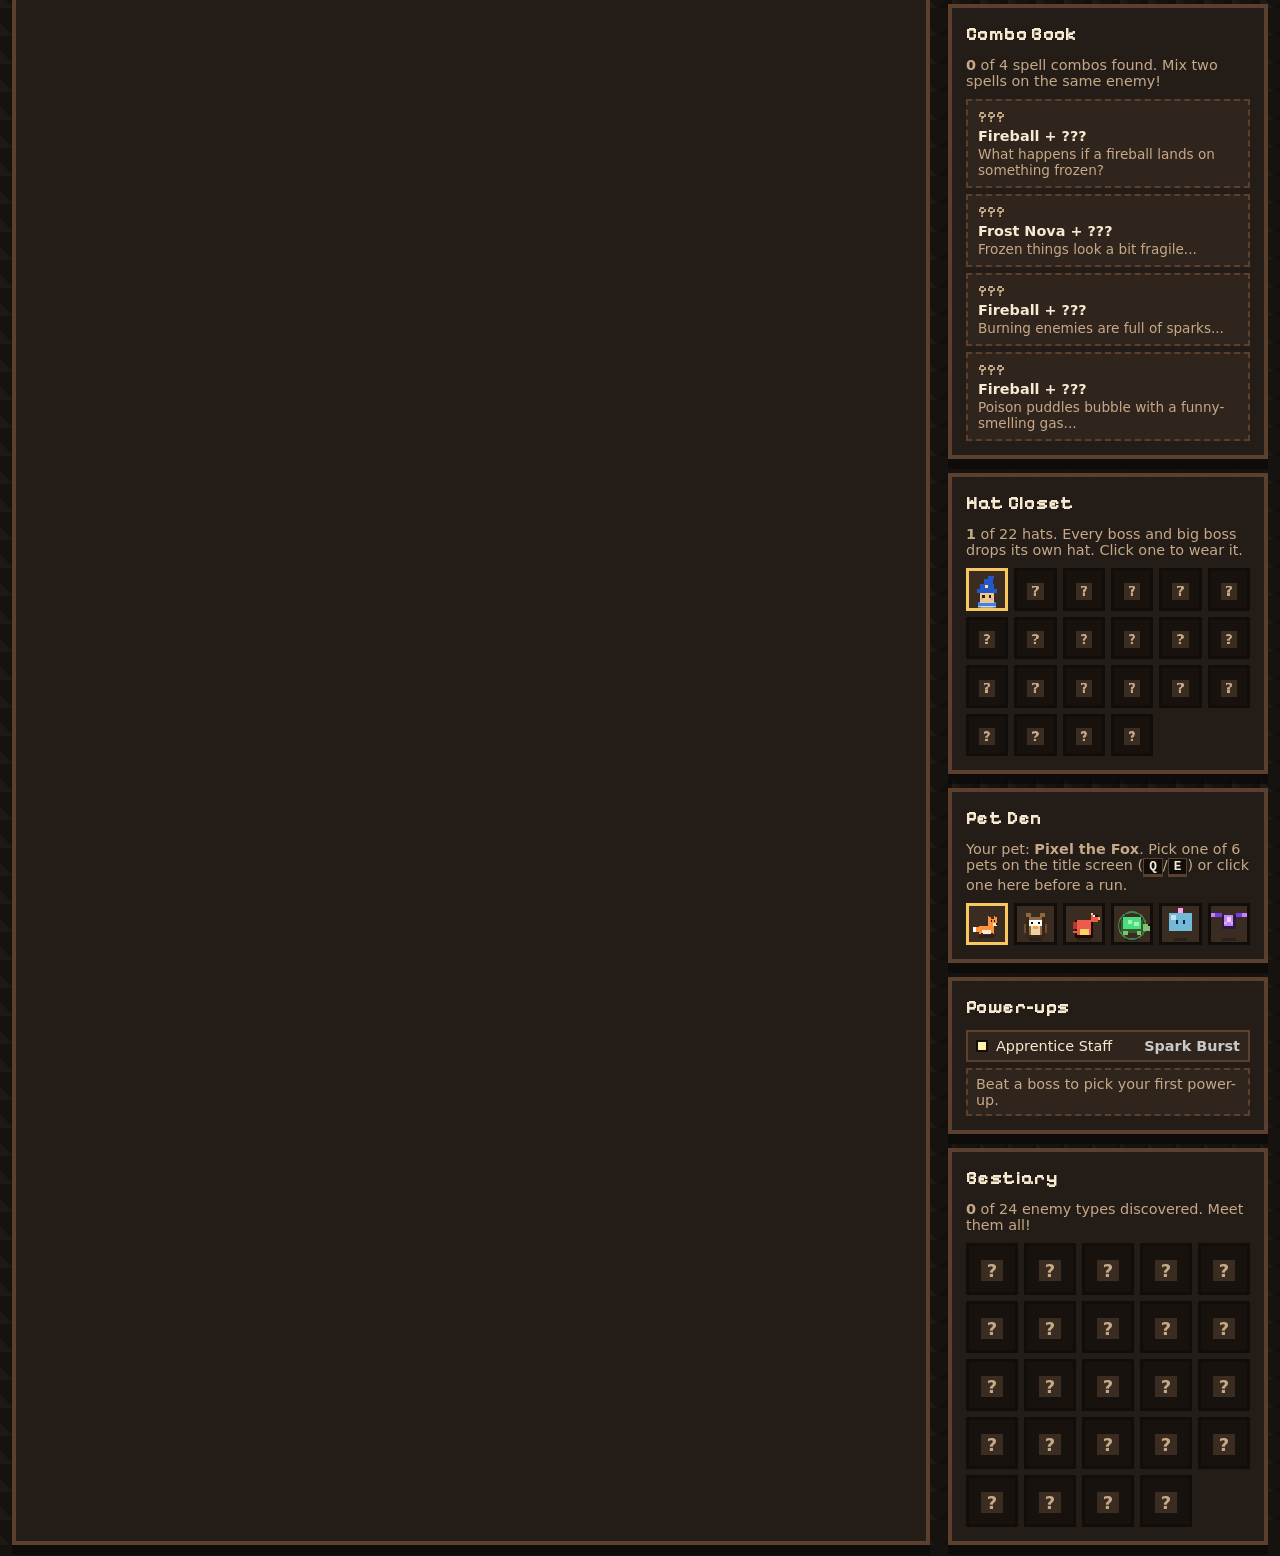
==== commit e3cb2128: "Show the game version and a What's new box after updates Co-Authored-By: Claude Opus 5.5 (1M context" ====
--- a/index.html
+++ b/index.html
@@ -7,12 +7,14 @@
   <link rel="preload" href="fonts/pixelify-sans-latin.woff2" as="font" type="font/woff2" crossorigin>
   <link rel="stylesheet" href="style.css">
   <link rel="stylesheet" href="feedback.css">
+  <link rel="stylesheet" href="version.css">
   <script src="script.js" defer></script>
   <script src="sprites.js" defer></script>
   <script src="terrain.js" defer></script>
   <script src="props.js" defer></script>
   <script src="bosses.js" defer></script>
   <script src="feedback.js" defer></script>
+  <script src="version.js" defer></script>
 </head>
 <body>
   <main class="app">
--- a/version.css
+++ b/version.css
@@ -0,0 +1,46 @@
+/* Version label and "What's new" box (see version.js). The box reuses the
+   feedback dialog styles from feedback.css. */
+
+.version-chip {
+  display: inline-block;
+  margin: 0 0 6px;
+  padding: 2px 8px;
+  border: 2px solid var(--line);
+  background: var(--panel-2);
+  color: var(--muted);
+  font: 700 0.8rem var(--display);
+  cursor: pointer;
+  box-shadow: 0 2px 0 #0d0a08;
+}
+
+.version-chip:hover,
+.version-chip:focus-visible {
+  border-color: var(--gold);
+  color: var(--gold);
+  outline: none;
+}
+
+.version-list {
+  display: grid;
+  gap: 12px;
+  max-height: 50vh;
+  margin: 0;
+  padding: 0;
+  overflow-y: auto;
+  list-style: none;
+}
+
+.version-list > li > strong {
+  color: var(--gold);
+  font-family: var(--display);
+}
+
+.version-date {
+  color: var(--muted);
+  font-size: 0.8rem;
+}
+
+.version-list ul {
+  margin: 4px 0 0;
+  padding-left: 18px;
+}
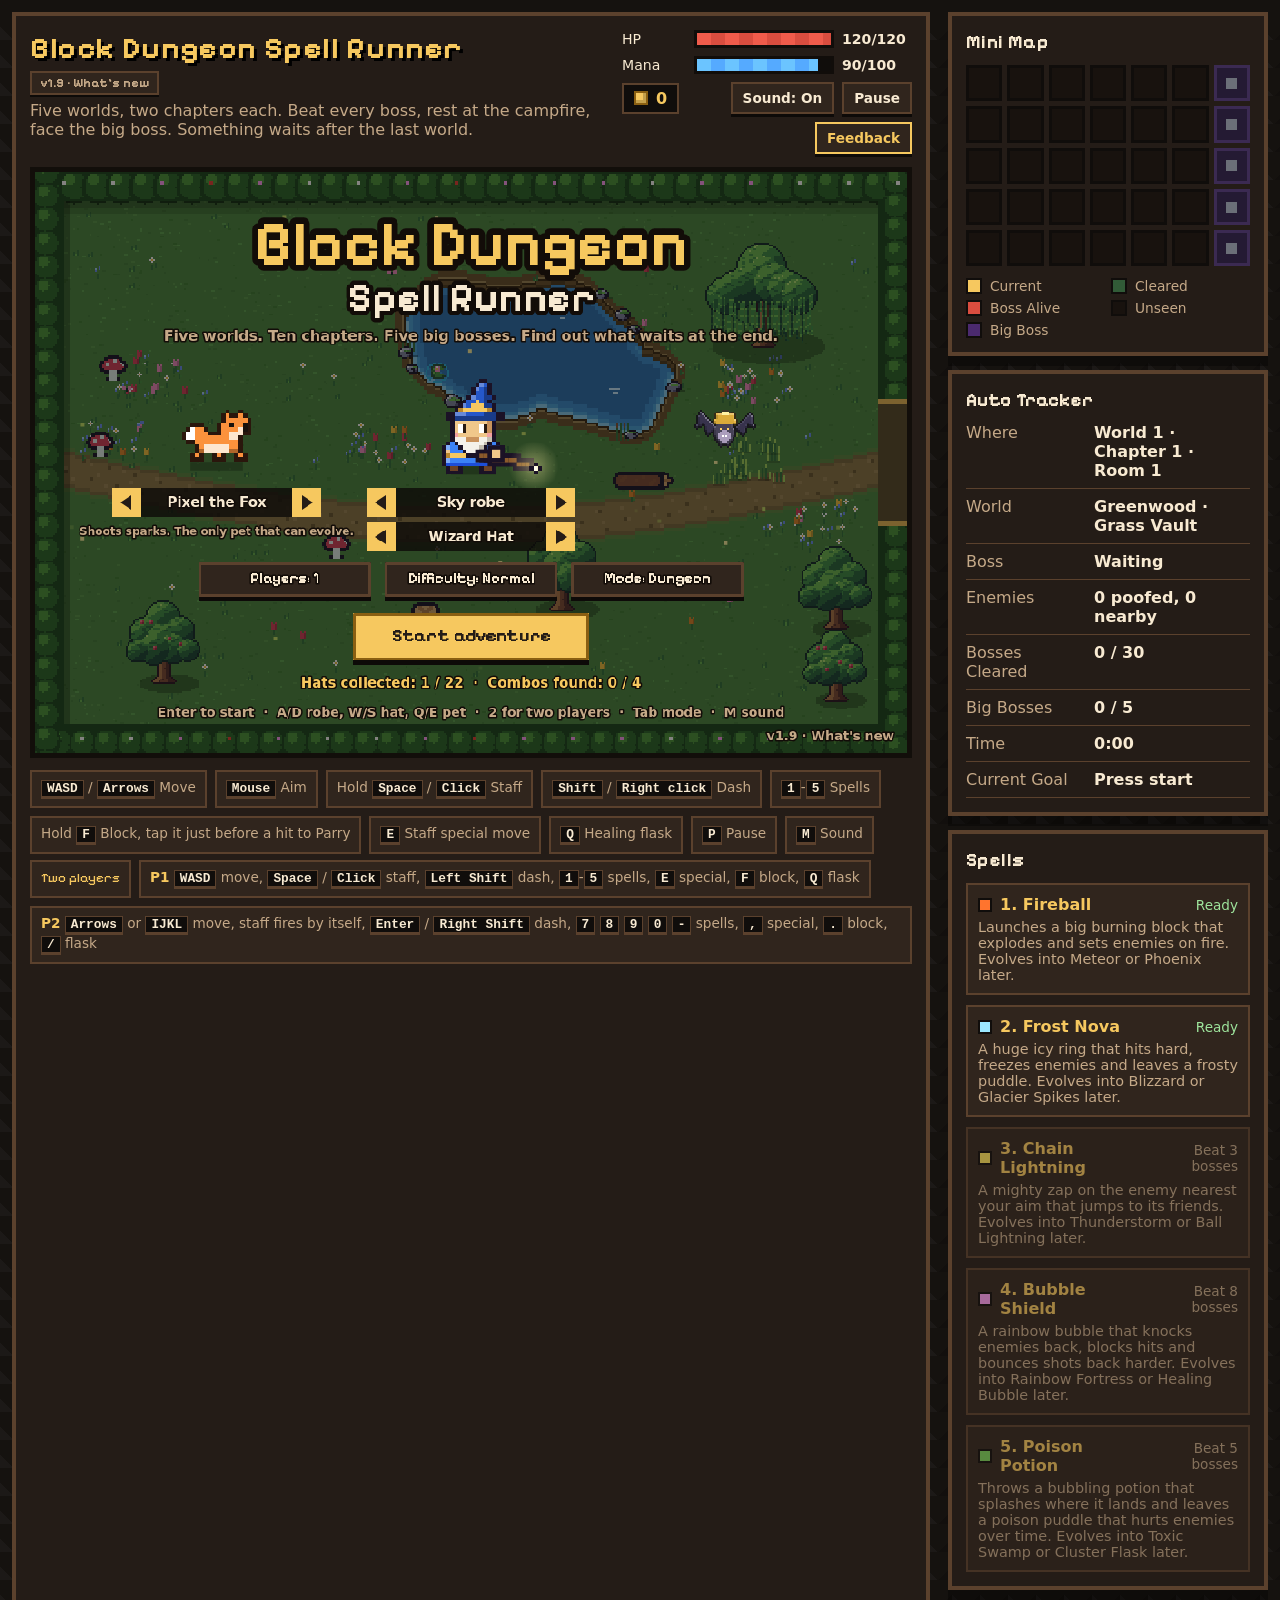
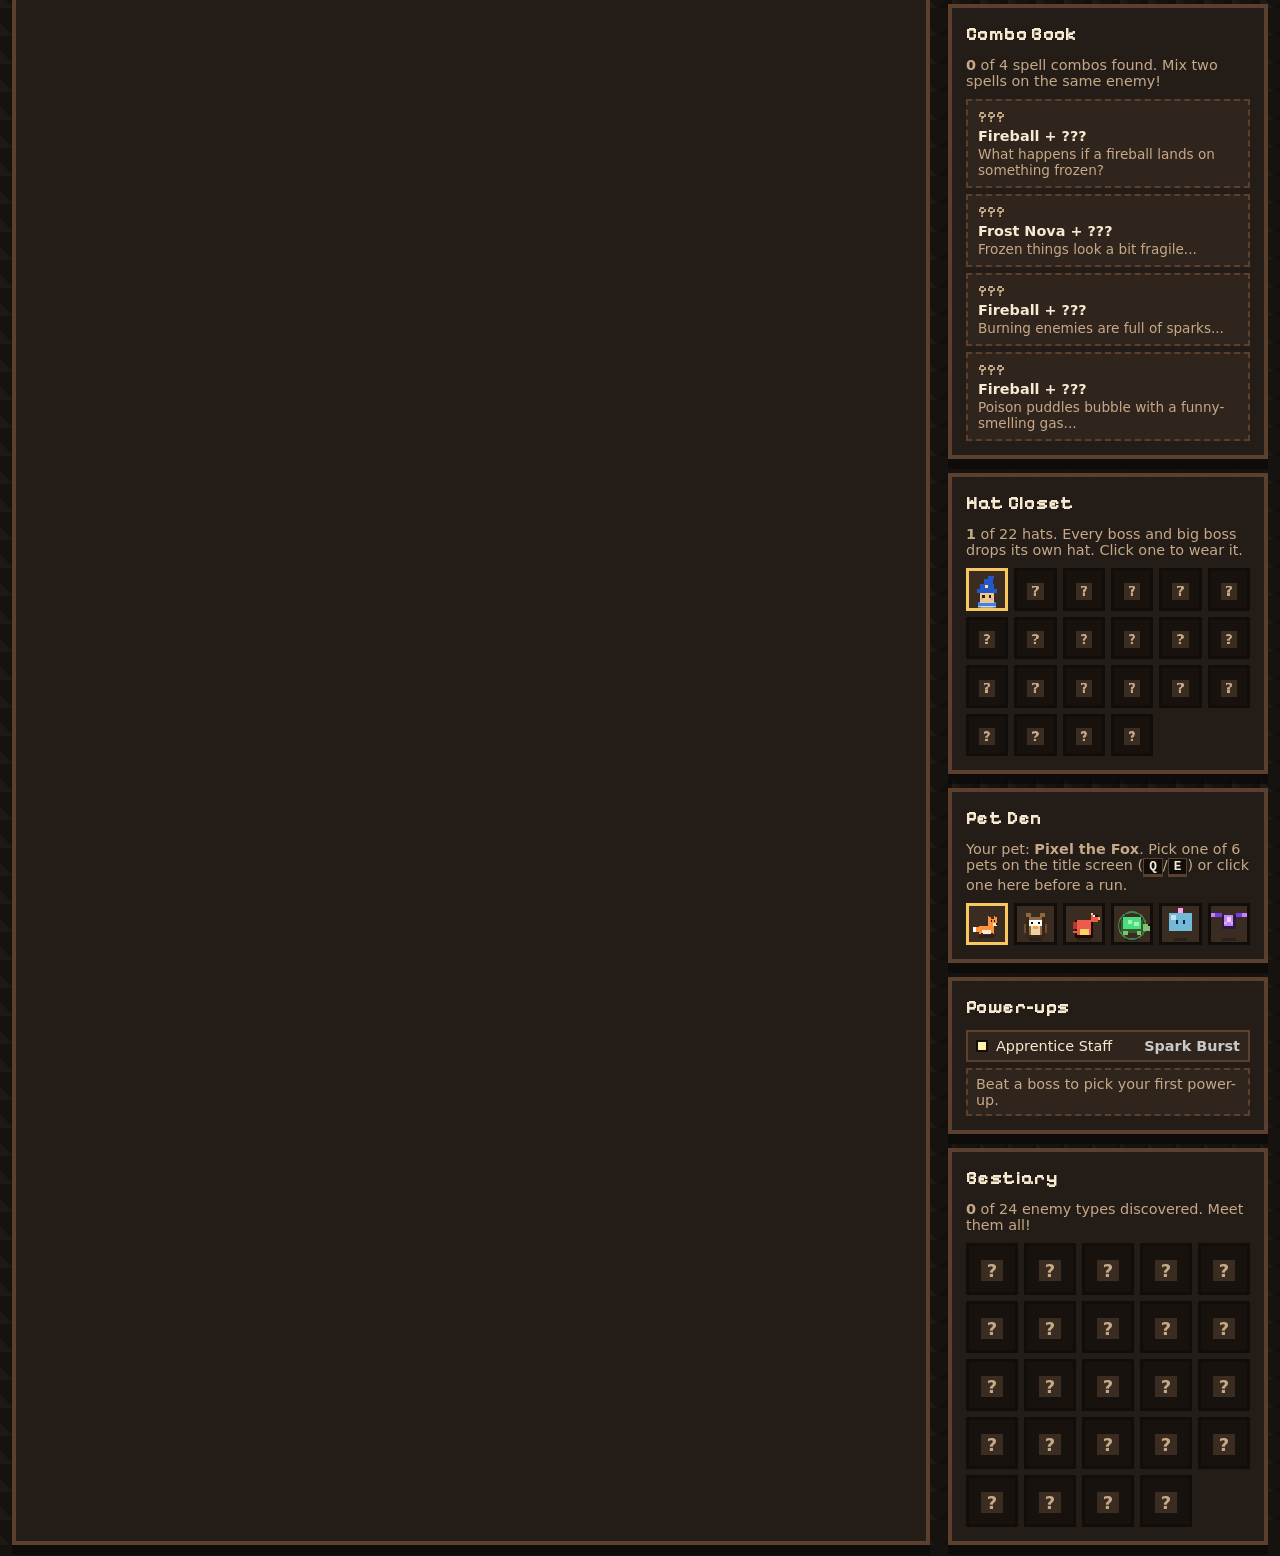
==== commit a799d10f: "Add player-feedback features: armor, campfire travel, hazards, secret golem boss From the in-game fe" ====
--- a/index.html
+++ b/index.html
@@ -13,6 +13,9 @@
   <script src="terrain.js" defer></script>
   <script src="props.js" defer></script>
   <script src="bosses.js" defer></script>
+  <script src="hazards.js" defer></script>
+  <script src="gear.js" defer></script>
+  <script src="stone-golem.js" defer></script>
   <script src="feedback.js" defer></script>
   <script src="version.js" defer></script>
 </head>
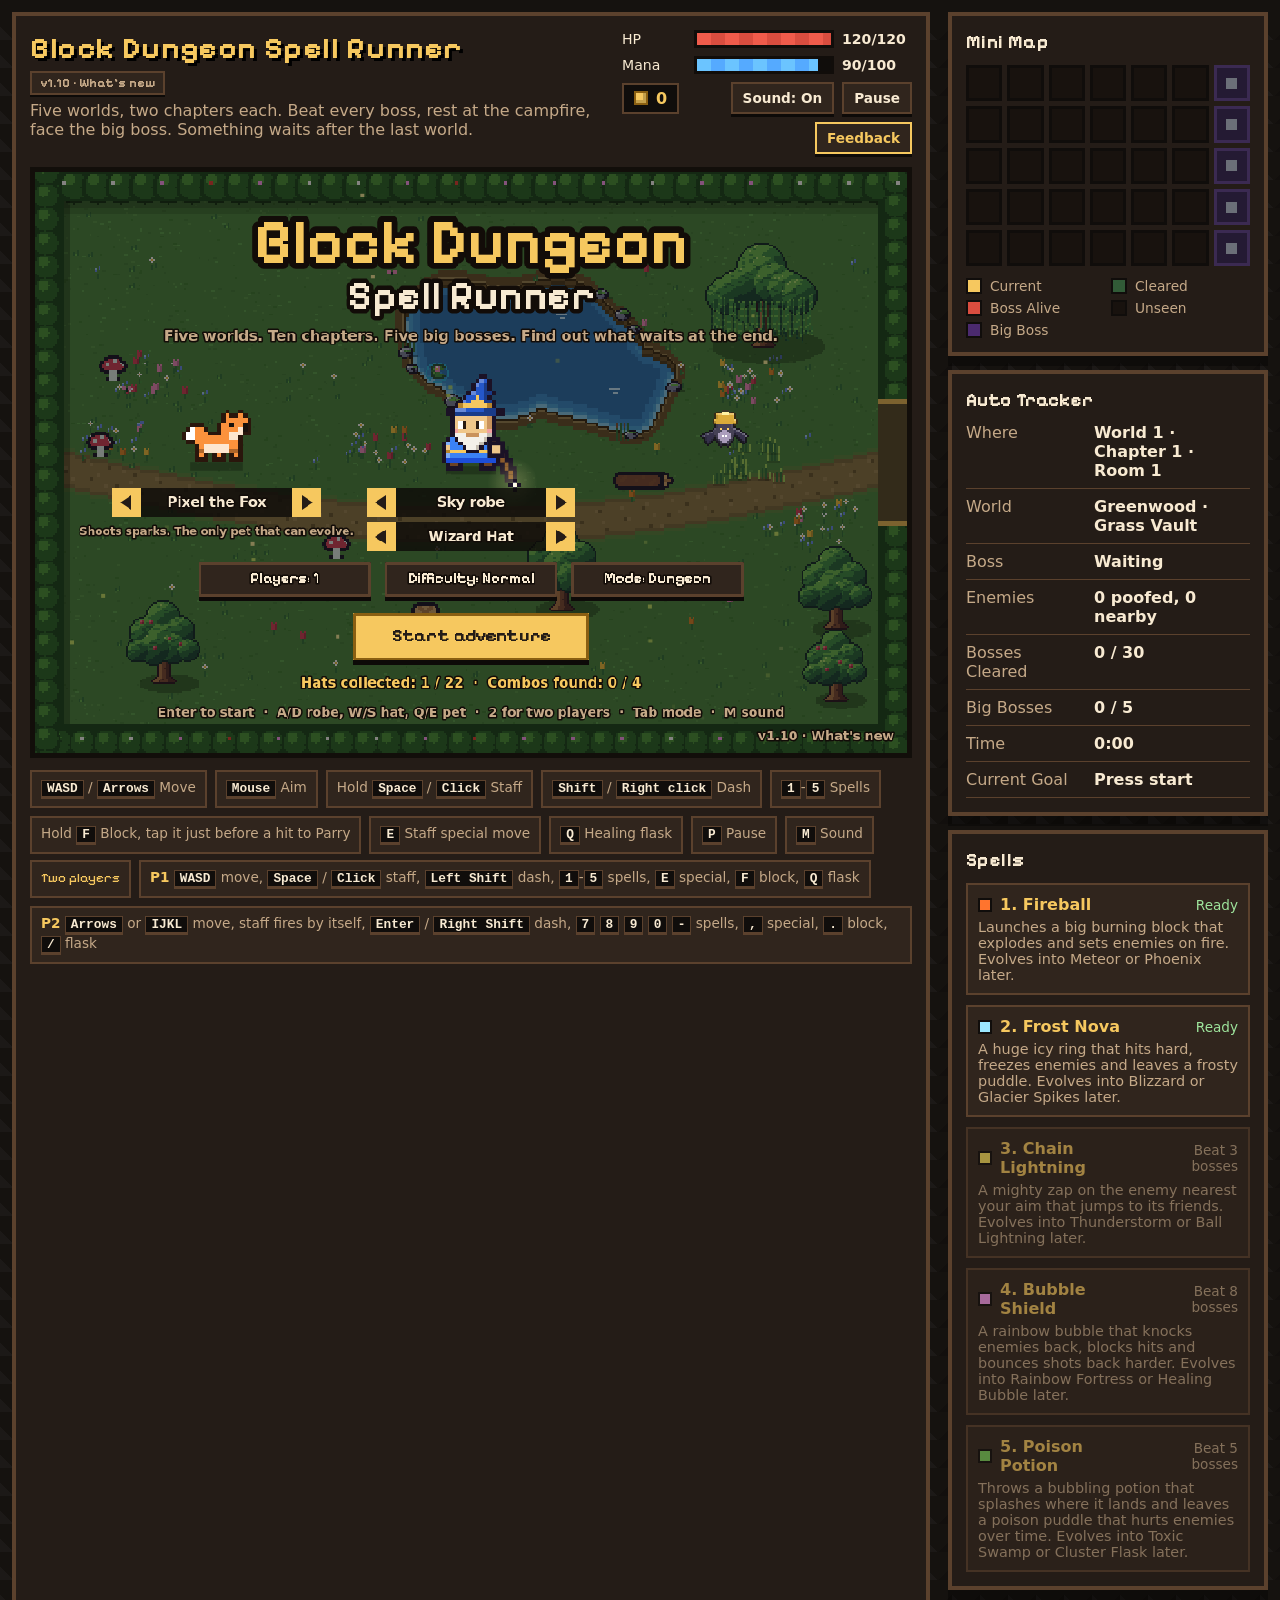
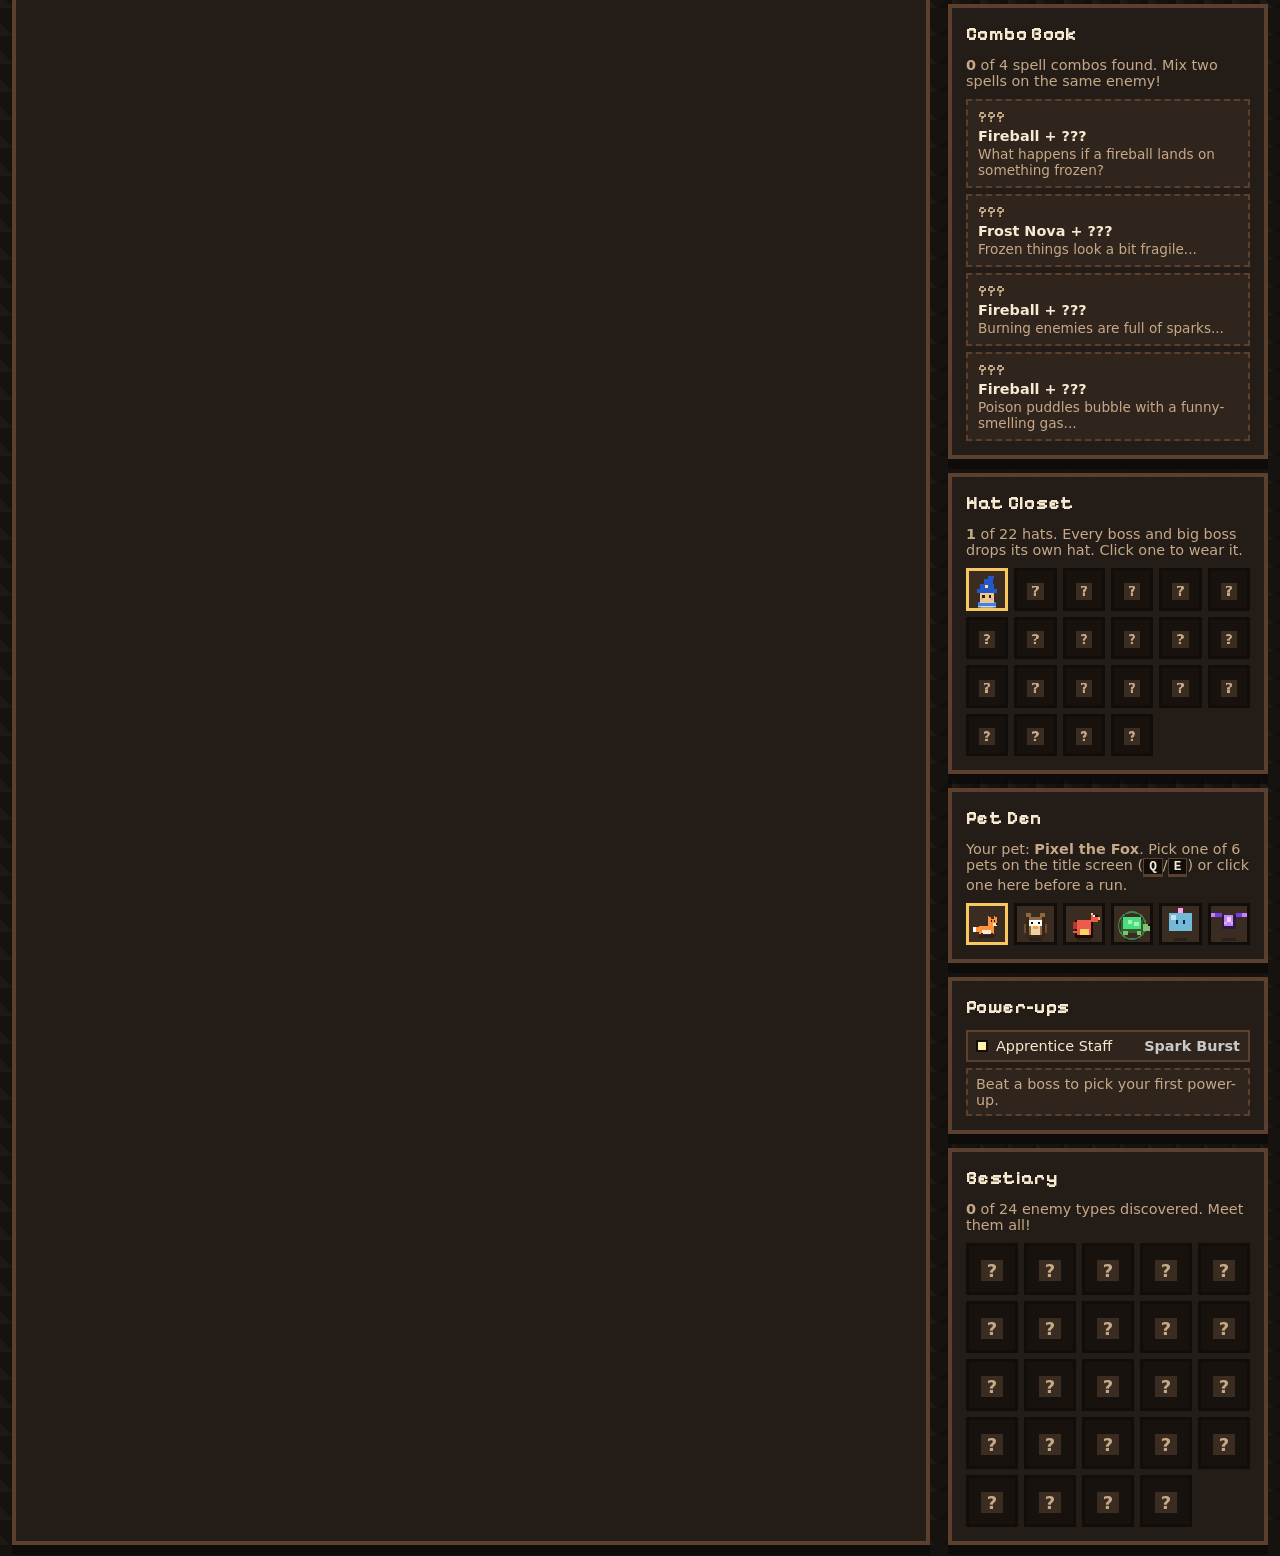
==== commit 8cc5f3c0: "Add an admin-only room editor that shares rooms with every player The admin opens the site with ?adm" ====
--- a/index.html
+++ b/index.html
@@ -7,6 +7,7 @@
   <link rel="preload" href="fonts/pixelify-sans-latin.woff2" as="font" type="font/woff2" crossorigin>
   <link rel="stylesheet" href="style.css">
   <link rel="stylesheet" href="feedback.css">
+  <link rel="stylesheet" href="room-editor.css">
   <link rel="stylesheet" href="version.css">
   <script src="script.js" defer></script>
   <script src="sprites.js" defer></script>
@@ -17,6 +18,7 @@
   <script src="gear.js" defer></script>
   <script src="stone-golem.js" defer></script>
   <script src="feedback.js" defer></script>
+  <script src="room-editor.js" defer></script>
   <script src="version.js" defer></script>
 </head>
 <body>
--- a/room-editor.css
+++ b/room-editor.css
@@ -0,0 +1,268 @@
+/* Room editor (see room-editor.js). Uses the game's colors from style.css. */
+
+.room-editor-btn {
+  border-color: var(--green);
+  color: #b8f0a8;
+}
+
+.room-editor {
+  width: 100vw;
+  height: 100vh;
+  max-width: none;
+  max-height: none;
+  margin: 0;
+  padding: 0;
+  border: 0;
+  background: var(--bg);
+  color: var(--text);
+  font-family: var(--display);
+  overflow: hidden;
+}
+
+.room-editor[open] {
+  display: flex;
+  flex-direction: column;
+}
+
+.room-editor::backdrop {
+  background: var(--bg);
+}
+
+.room-editor button {
+  font-family: var(--display);
+}
+
+.re-top {
+  display: flex;
+  flex-wrap: wrap;
+  align-items: center;
+  gap: 10px 16px;
+  padding: 10px 16px;
+  border-bottom: 4px solid var(--line);
+  background: var(--panel);
+}
+
+.re-top h2 {
+  margin: 0;
+  color: var(--gold);
+  font-size: 1.4rem;
+  text-shadow: 2px 2px 0 #000;
+}
+
+.re-room {
+  padding: 6px 8px;
+  border: 2px solid var(--line);
+  background: var(--panel-2);
+  color: var(--text);
+  font: 600 0.95rem var(--display);
+}
+
+.re-actions {
+  display: flex;
+  flex-wrap: wrap;
+  gap: 8px;
+  margin-left: auto;
+}
+
+.re-actions .chip-btn:disabled {
+  opacity: 0.45;
+  cursor: default;
+}
+
+.re-done {
+  border-color: var(--gold);
+  color: var(--gold);
+}
+
+.re-body {
+  display: flex;
+  flex: 1;
+  min-height: 0;
+}
+
+.re-tools {
+  width: 290px;
+  flex: none;
+  overflow-y: auto;
+  padding: 12px 14px 20px;
+  border-right: 4px solid var(--line);
+  background: var(--panel);
+}
+
+.re-tools section + section {
+  margin-top: 16px;
+}
+
+.re-tools h3 {
+  margin: 0 0 8px;
+  color: var(--gold);
+  font-size: 1.05rem;
+}
+
+.re-row {
+  display: flex;
+  flex-wrap: wrap;
+  align-items: center;
+  gap: 6px;
+  margin-top: 8px;
+}
+
+.re-row > span:first-child {
+  min-width: 44px;
+  color: var(--muted);
+  font-size: 0.85rem;
+}
+
+.re-ground {
+  display: grid;
+  grid-template-columns: 1fr 1fr;
+  gap: 6px;
+}
+
+.re-swatch,
+.re-tool,
+.re-choice,
+.re-prop {
+  border: 2px solid var(--line);
+  background: var(--panel-2);
+  color: var(--text);
+  cursor: pointer;
+  box-shadow: 0 3px 0 #0d0a08;
+}
+
+.re-swatch {
+  display: flex;
+  align-items: center;
+  gap: 8px;
+  padding: 6px 8px;
+  font-size: 0.9rem;
+  text-align: left;
+}
+
+.re-swatch::before {
+  content: "";
+  width: 18px;
+  height: 18px;
+  flex: none;
+  border: 2px solid #000;
+  background: var(--c);
+}
+
+.re-tool {
+  padding: 6px 12px;
+  font-size: 0.9rem;
+}
+
+.re-choice {
+  padding: 4px 8px;
+  font-size: 0.8rem;
+}
+
+.re-props {
+  display: grid;
+  grid-template-columns: repeat(4, 1fr);
+  gap: 6px;
+}
+
+.re-prop {
+  display: grid;
+  place-items: center;
+  aspect-ratio: 1;
+  padding: 2px;
+}
+
+.re-prop canvas {
+  image-rendering: pixelated;
+  max-width: 100%;
+  max-height: 100%;
+}
+
+.re-label {
+  margin: 12px 0 6px;
+  color: var(--muted);
+  font-size: 0.8rem;
+}
+
+.re-swatch:hover,
+.re-tool:hover,
+.re-choice:hover,
+.re-prop:hover {
+  border-color: var(--gold);
+}
+
+.room-editor .on {
+  border-color: var(--gold);
+  background: #4a3a22;
+  box-shadow: 0 0 0 2px var(--gold);
+}
+
+.re-stage {
+  display: flex;
+  flex: 1;
+  flex-direction: column;
+  align-items: center;
+  justify-content: center;
+  gap: 10px;
+  min-width: 0;
+  padding: 12px;
+}
+
+.re-canvas {
+  width: auto;
+  height: auto;
+  max-width: 100%;
+  max-height: calc(100vh - 140px);
+  aspect-ratio: 3 / 2;
+  border: 4px solid var(--line);
+  image-rendering: pixelated;
+  cursor: crosshair;
+  touch-action: none;
+}
+
+.re-hint {
+  min-height: 1.3em;
+  margin: 0;
+  color: var(--muted);
+  text-align: center;
+}
+
+.re-sync {
+  color: var(--muted);
+  font-size: 0.85rem;
+}
+
+.re-sync[data-tone="ok"] {
+  color: #b8f0a8;
+}
+
+.re-sync[data-tone="error"] {
+  color: #ff9a8a;
+}
+
+@media (max-width: 760px) {
+  .re-body {
+    flex-direction: column;
+    overflow-y: auto;
+  }
+
+  .re-stage {
+    order: -1;
+    flex: none;
+    padding: 8px;
+  }
+
+  .re-tools {
+    width: auto;
+    border-right: 0;
+    border-top: 4px solid var(--line);
+    overflow: visible;
+  }
+
+  .re-props {
+    grid-template-columns: repeat(6, 1fr);
+  }
+
+  .re-actions {
+    margin-left: 0;
+  }
+}
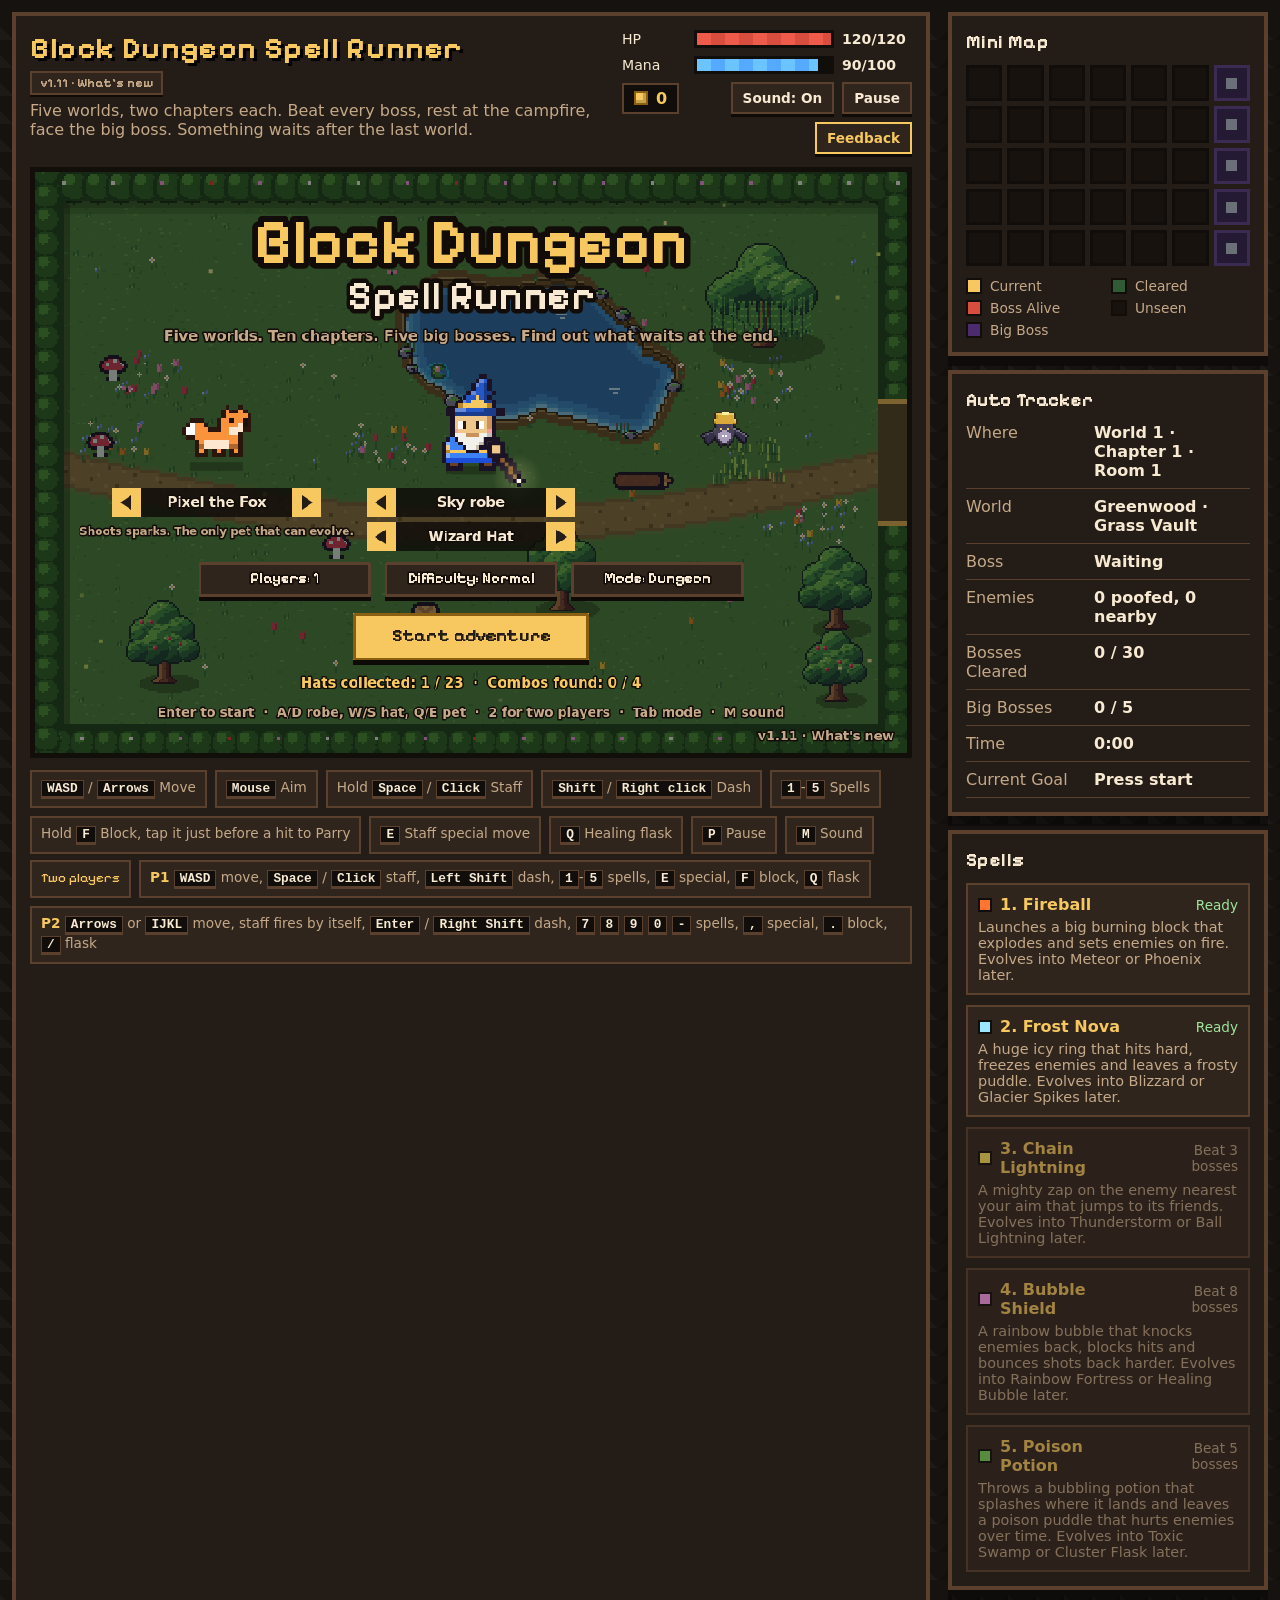
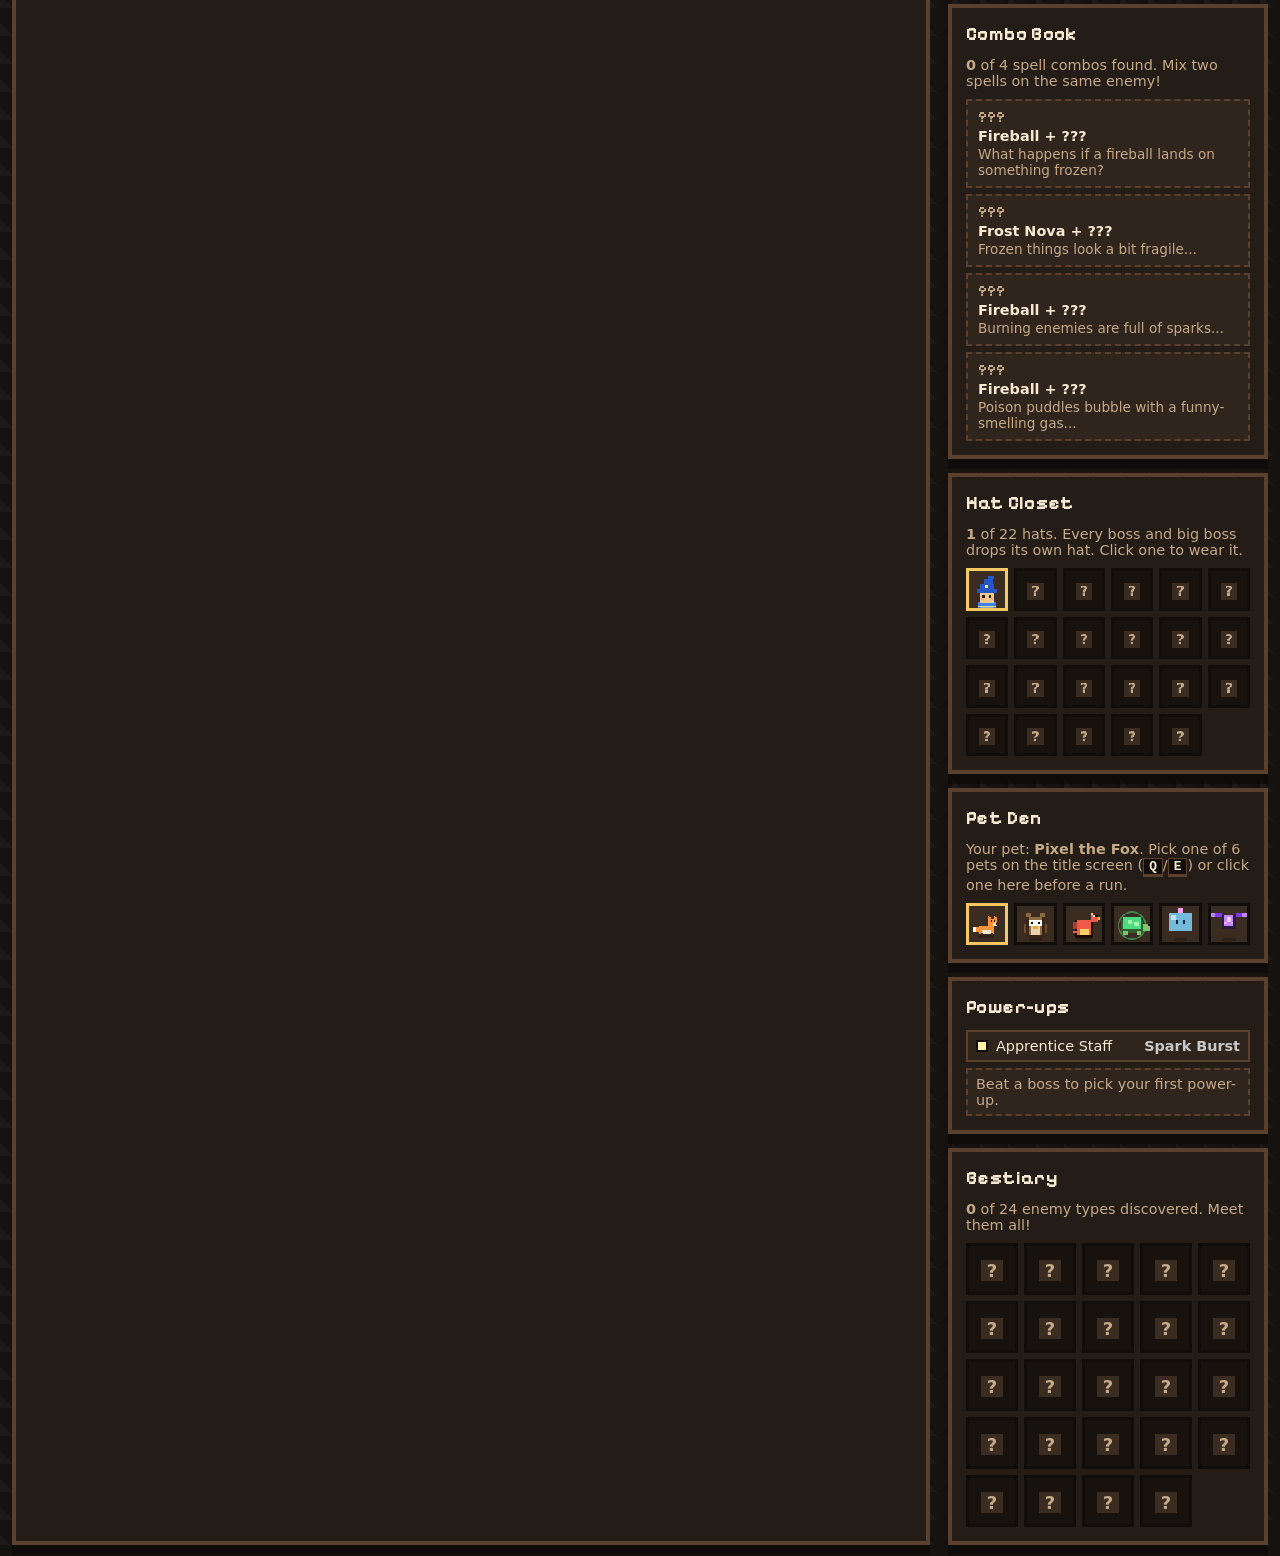
==== commit 0cf93882: "Replace the dragon finale with Sir Grimhelm the Dread Knight The golden portal now leads to the Blac" ====
--- a/index.html
+++ b/index.html
@@ -17,6 +17,8 @@
   <script src="hazards.js" defer></script>
   <script src="gear.js" defer></script>
   <script src="stone-golem.js" defer></script>
+  <script src="knight-art.js" defer></script>
+  <script src="knight.js" defer></script>
   <script src="feedback.js" defer></script>
   <script src="room-editor.js" defer></script>
   <script src="version.js" defer></script>
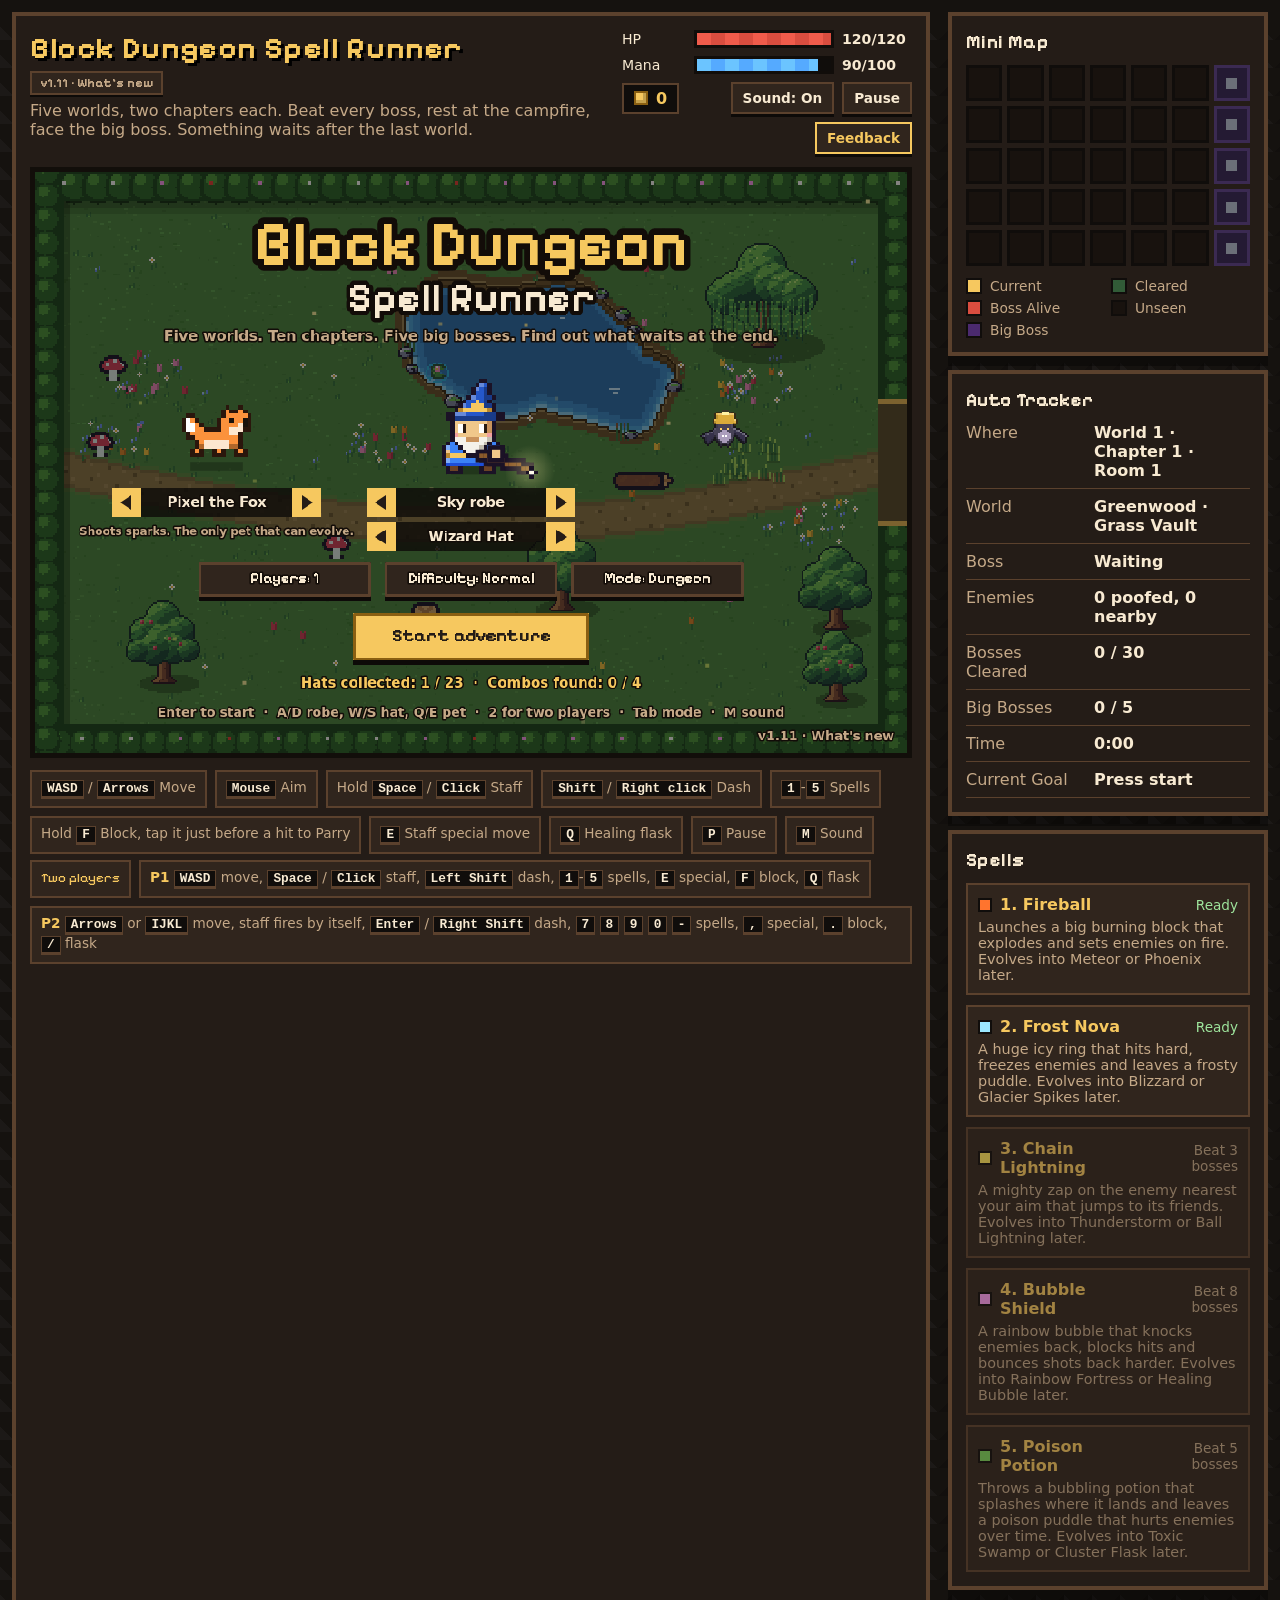
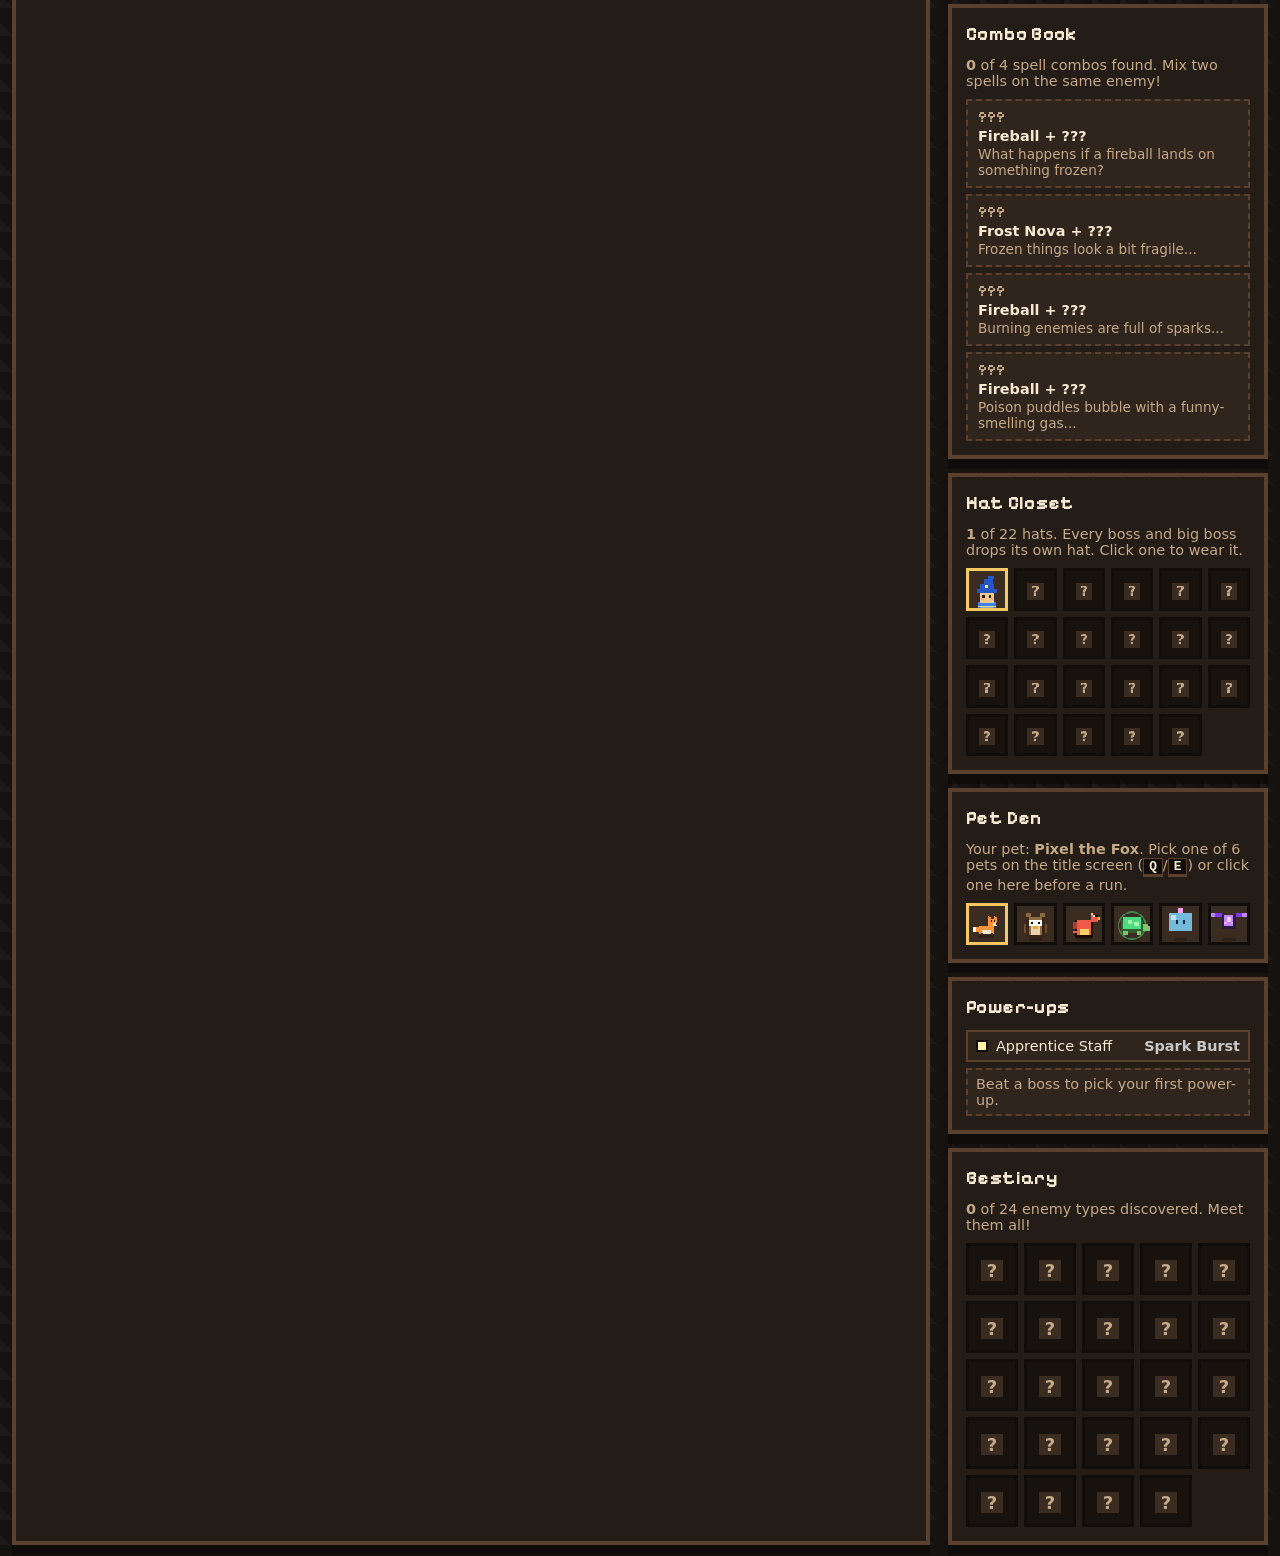
==== commit 0669c560: "Preview only: ?knight jumps straight to the Black Keep Drop this commit before merging to main.  Co-" ====
--- a/index.html
+++ b/index.html
@@ -22,6 +22,7 @@
   <script src="feedback.js" defer></script>
   <script src="room-editor.js" defer></script>
   <script src="version.js" defer></script>
+  <script src="preview-shortcut.js" defer></script>
 </head>
 <body>
   <main class="app">
